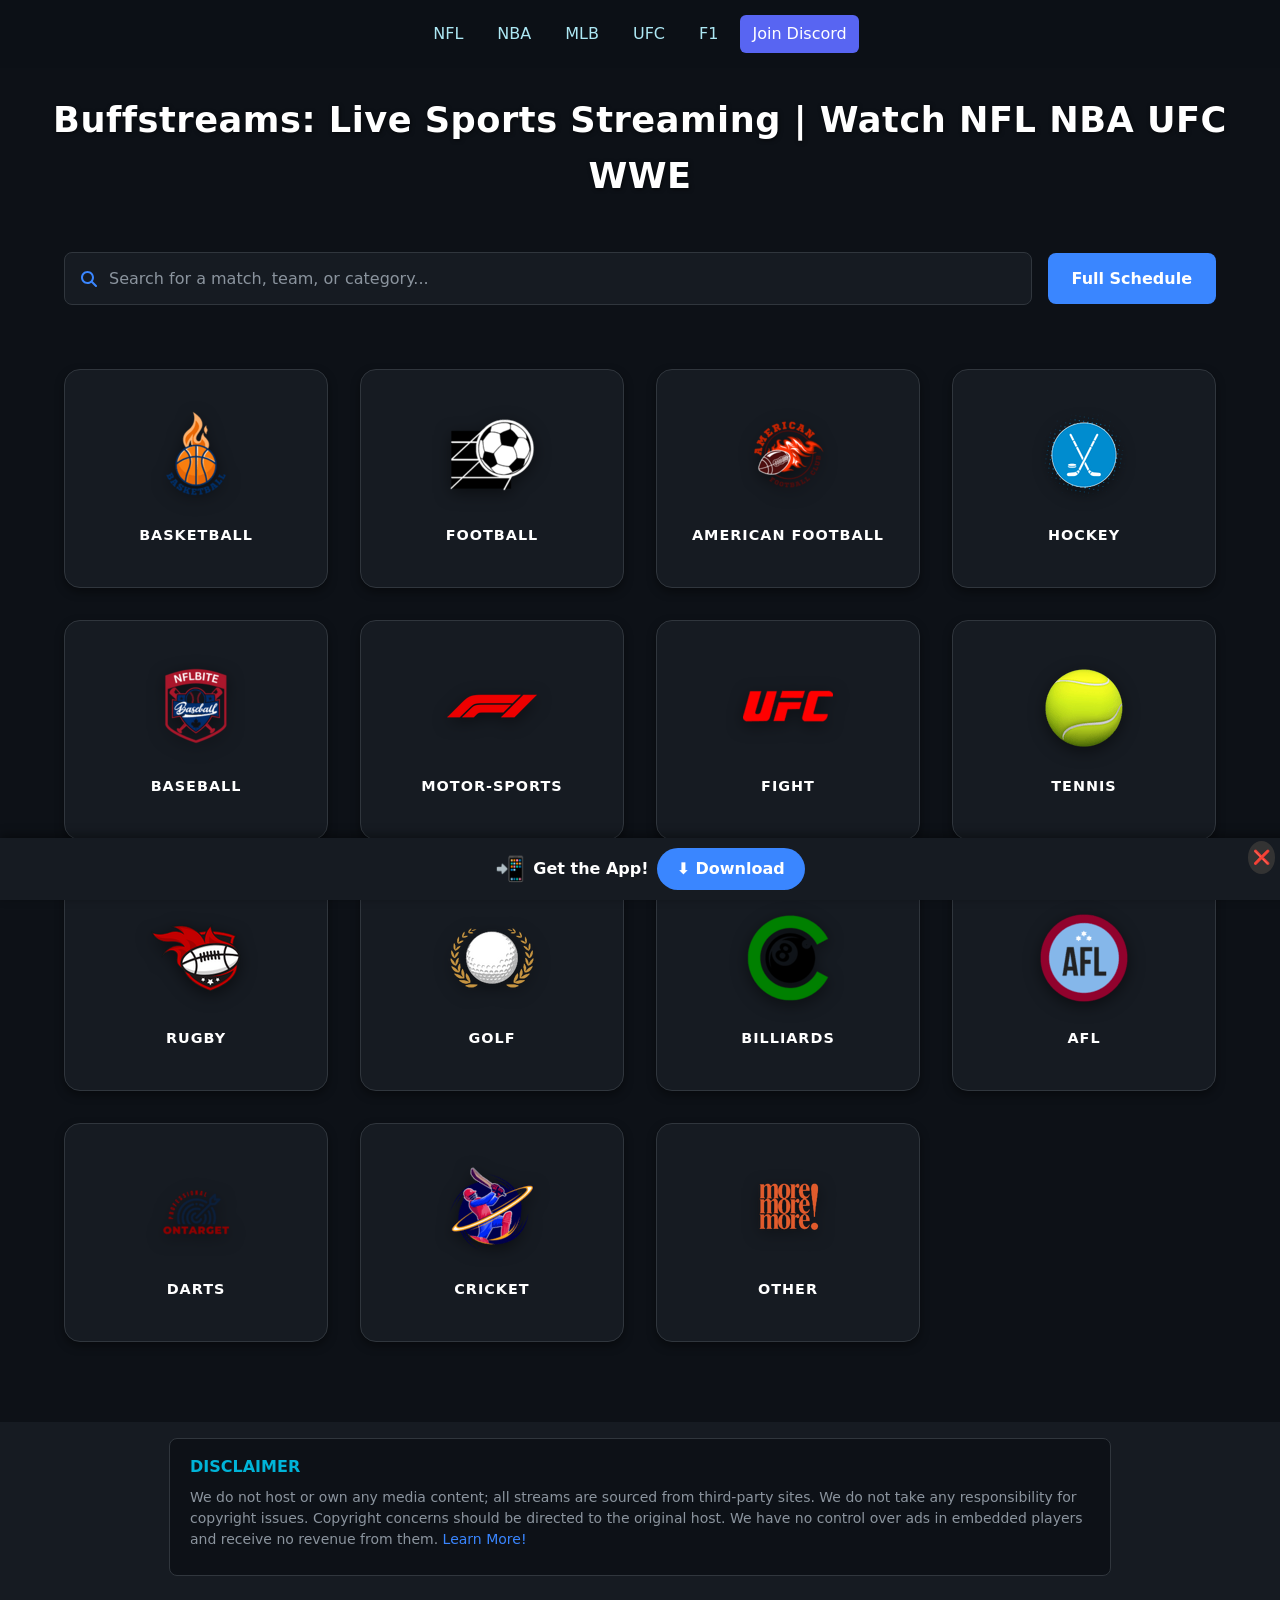
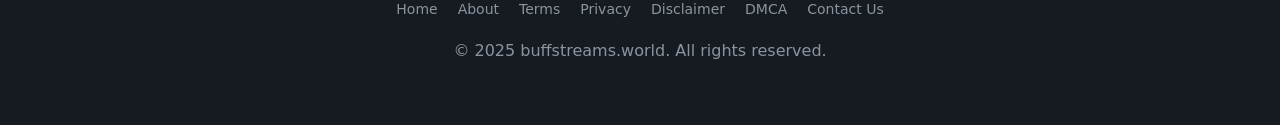
==== index.html @ f1f45287 "Add files via upload" ====
<!DOCTYPE html>
<html lang="en">
<head>
  <meta charset="UTF-8">
  <meta name="viewport" content="width=device-width, initial-scale=1.0">
  <title>Buffstreams: Live Sports Streaming | Watch NFL NBA UFC WWE</title>
  <meta name="description" content="Stream live sports in HD quality on buffstreams.world. Enjoy NFL, NBA, Cricket, Soccer, UFC, and more with a user-friendly interface">
  <meta name="keywords" content="live sports streaming, NFL live, NBA live, cricket live, soccer live, UFC live, Buffstreams">
  <meta name="google-site-verification" content="bRb-cHDhQ15KqndO1Y2oWveVdgCtZ1rgzMO9w1j-GoE" />
  <meta content='632852759a02316e' name='yandex-verification'/>

  <!-- Performance Preconnects -->
  <link rel="preconnect" href="https://www.googletagmanager.com" crossorigin>
  <link rel="preconnect" href="https://streamed.pk" crossorigin>

  <link rel="canonical" href="https://buffstreams.world/">
  <link rel="icon" href="/favicon.ico" type="image/x-icon">

	<!-- Link to the Web App Manifest -->
    <link rel="manifest" href="/manifest.json">
    
    <!-- Theme color for Chrome on Android -->
    <meta name="theme-color" content="#0078ff">

  <!-- Performance: Critical CSS is inlined for instant rendering -->
  <style>
    :root{--bg-primary:#0d1117;--bg-secondary:#161b22;--text-primary:#c9d1d9;--text-secondary:#8b949e;--accent-primary:#3a86ff;--accent-secondary:#00b4d8;--border-color:#30363d}body{margin:0;font-family:Inter,system-ui,-apple-system,"Segoe UI",Roboto,"Helvetica Neue",Arial;background:var(--bg-primary);color:var(--text-primary);line-height:1.6}body a{color:var(--accent-primary)}header{padding:8px 20px;display:flex;justify-content:center}.main-header{background:rgba(13,17,23,0.8);backdrop-filter:blur(8px);-webkit-backdrop-filter:blur(8px);padding:10px 20px;display:flex;justify-content:center;transition:background-color .3s ease}.nav-menu{list-style:none;display:flex;gap:10px;flex-wrap:nowrap;margin:0;padding:5px 8px;justify-content:center;align-items:center}.nav-menu li.menu-item{flex-shrink:1}.nav-menu li a{color:#ade8f4;text-decoration:none;font-weight:500;padding:6px 12px;border-radius:6px;transition:.3s}main{display:block}.main-content-title{text-align:center;font-size:clamp(1.5rem,5vw,2.2rem);font-weight:700;color:#fff;margin:1.5rem 0 3rem;padding:0 1rem;letter-spacing:.5px;text-shadow:1px 1px 4px rgba(0,0,0,.6)}.nav-discord-btn a{display:flex;align-items:center;gap:.5rem;background-color:#5865F2;color:#fff!important;font-weight:600;padding:6px 14px;border-radius:6px;transition:.3s;white-space:nowrap}.search-and-schedule-container{display:flex;gap:1rem;align-items:center;margin:0 auto 3rem auto;padding:0 1rem;max-width:1400px;width:90%}.search-trigger{flex-grow:1;display:flex;align-items:center;gap:.75rem;background-color:var(--bg-secondary);padding:.8rem 1rem;border-radius:8px;border:1px solid var(--border-color);cursor:pointer;transition:all .3s ease;color:var(--text-secondary)}.search-trigger svg{width:1em;height:1em;color:var(--accent-primary);fill:currentColor}.schedule-button{flex-shrink:0;padding:.8rem 1.5rem;background-color:var(--accent-primary);color:#fff;font-weight:600;text-decoration:none;border-radius:8px;transition:background-color .3s ease;text-align:center}.categories-container{width:90%;max-width:1400px;margin:2rem auto;padding:1rem 0}.categories-grid{display:grid;grid-template-columns:repeat(auto-fit,minmax(220px,1fr));gap:2rem}.category-card{position:relative;overflow:hidden;display:flex;flex-direction:column;align-items:center;justify-content:center;padding:2.5rem 1.5rem;background-color:var(--bg-secondary);border-radius:16px;text-decoration:none;color:#fff;border:1px solid var(--border-color);box-shadow:0 4px 10px rgba(0,0,0,.4)}.category-card img{width:90px;height:90px;object-fit:contain;margin-bottom:1.5rem;z-index:2}.category-card span{font-size:1.25rem;font-weight:600;display:block;color:#fff;text-transform:uppercase;letter-spacing:1px;z-index:2;text-align:center}@media(max-width:768px){.nav-menu{overflow-x:auto;-webkit-overflow-scrolling:touch}.main-content-title{margin:1rem 0 2rem;font-size:1.4rem}.categories-grid{grid-template-columns:repeat(auto-fit,minmax(180px,1fr));gap:1.5rem}.category-card{padding:2rem 1rem}}@media(max-width:600px){.search-and-schedule-container{flex-direction:column;align-items:stretch}}@media(max-width:480px){.categories-grid{grid-template-columns:1fr 1fr;gap:1rem}.category-card img{max-width:70px;height:70px}.category-card span{font-size:1rem}}
  </style>

  <!-- Performance: Load main stylesheet asynchronously -->
  <link rel="preload" href="style.css" as="style" onload="this.onload=null;this.rel='stylesheet'">
  <noscript><link rel="stylesheet" href="style.css"></noscript>
  
  <!-- Google Analytics -->
  <script async src="https://www.googletagmanager.com/gtag/js?id=G-XTE70X7LT6"></script>
  <script>
    window.dataLayer = window.dataLayer || [];
    function gtag(){dataLayer.push(arguments);}
    gtag('js', new Date());
    gtag('config', 'G-XTE70X7LT6');
  </script>
</head>
<body>

<!-- Header Menus -->
<header class="main-header">
  <ul class="nav-menu">
    <li class="menu-item"><a href="/Schedule/#/American-football">NFL</a></li>
    <li class="menu-item"><a href="/Schedule/#/Basketball">NBA</a></li>
    <li class="menu-item"><a href="/Schedule/#/Baseball">MLB</a></li>
    <li class="menu-item"><a href="/Schedule/#/Fight">UFC</a></li>
    <li class="menu-item"><a href="/Schedule/#/Motor-sports">F1</a></li>
    <li class="nav-discord-btn"><a id="discord-join-link" href="#" target="_blank" rel="noopener noreferrer">Join Discord</a></li>
  </ul>
</header>

<main>
  <h1 class="main-content-title" id="main-title">Buffstreams: Live Sports Streaming | Watch NFL NBA UFC WWE</h1>

  <!-- Search Bar and Schedule Button -->
  <div class="search-and-schedule-container">
    <div class="search-trigger" id="search-trigger">
      <svg xmlns="http://www.w3.org/2000/svg" viewBox="0 0 512 512"><path d="M416 208c0 45.9-14.9 88.3-40 122.7L502.6 457.4c12.5 12.5 12.5 32.8 0 45.3s-32.8 12.5-45.3 0L330.7 376c-34.4 25.2-76.8 40-122.7 40C93.1 416 0 322.9 0 208S93.1 0 208 0S416 93.1 416 208zM208 352a144 144 0 1 0 0-288 144 144 0 1 0 0 288z"/></svg>
      <span>Search for a match, team, or category...</span>
    </div>
    <a href="/Schedule/?popular=true" class="schedule-button">Full Schedule</a>
  </div>

  <!-- Category Grid -->
  <section class="categories-container">
    <div class="categories-grid">
      <a href="/Schedule/#/basketball" class="category-card"><img src="./Images/Basketball.webp" alt="Basketball Logo" loading="eager" fetchpriority="high" width="90" height="90" decoding="async"><span>Basketball</span></a>
      <a href="/Schedule/#/football" class="category-card"><img src="./Images/Football.webp" alt="Football Logo" loading="eager" fetchpriority="high" width="90" height="90" decoding="async"><span>Football</span></a>
      <a href="/Schedule/#/american-football" class="category-card"><img src="./Images/American-football.webp" alt="American Football Logo" loading="eager" fetchpriority="high" width="90" height="90" decoding="async"><span>American Football</span></a>
      <a href="/Schedule/#/hockey" class="category-card"><img src="./Images/Hockey.webp" alt="Hockey Logo" loading="eager" fetchpriority="high" width="90" height="90" decoding="async"><span>Hockey</span></a>
      <a href="/Schedule/#/baseball" class="category-card"><img src="./Images/Baseball.webp" alt="Baseball Logo" loading="lazy" width="90" height="90"><span>Baseball</span></a>
      <a href="/Schedule/#/motor-sports" class="category-card"><img src="./Images/Motor-sport.webp" alt="Motor-sports Logo" loading="lazy" width="90" height="90"><span>Motor-sports</span></a>
      <a href="/Schedule/#/fight" class="category-card"><img src="./Images/Fight.webp" alt="Fight (UFC, Boxing) Logo" loading="lazy" width="90" height="90"><span>Fight</span></a>
      <a href="/Schedule/#/tennis" class="category-card"><img src="./Images/Tennis.webp" alt="Tennis Logo" loading="lazy" width="90" height="90"><span>Tennis</span></a>
      <a href="/Schedule/#/rugby" class="category-card"><img src="./Images/Rugby.webp" alt="Rugby Logo" loading="lazy" width="90" height="90"><span>Rugby</span></a>
      <a href="/Schedule/#/golf" class="category-card"><img src="./Images/Golf.webp" alt="Golf Logo" loading="lazy" width="90" height="90"><span>Golf</span></a>
      <a href="/Schedule/#/billiards" class="category-card"><img src="./Images/Billiards.webp" alt="Billiards Logo" loading="lazy" width="90" height="90"><span>Billiards</span></a>
      <a href="/Schedule/#/afl" class="category-card"><img src="./Images/AFL.webp" alt="AFL Logo" loading="lazy" width="90" height="90"><span>AFL</span></a>
      <a href="/Schedule/#/darts" class="category-card"><img src="./Images/Darts.webp" alt="Darts Logo" loading="lazy" width="90" height="90"><span>Darts</span></a>
      <a href="/Schedule/#/cricket" class="category-card"><img src="./Images/Cricket.webp" alt="Cricket Logo" loading="lazy" width="90" height="90"><span>Cricket</span></a>
      <a href="/Schedule/#/other" class="category-card"><img src="./Images/Other.webp" alt="Other Logo" loading="lazy" width="90" height="90"><span>Other</span></a>
    </div>
  </section>

  <!-- NEW MODERN ARTICLE SECTION (Content removed as requested) -->
  <article class="article-container">
  </article>
</main>

<!-- Footer -->
<footer>
  <div class="disclaimer-box">
    <h3>Disclaimer</h3>
    <p>We do not host or own any media content; all streams are sourced from third-party sites. We do not take any responsibility for copyright issues. Copyright concerns should be directed to the original host. We have no control over ads in embedded players and receive no revenue from them. <a href="/Disclaimer/">Learn More!</a></p>
  </div>
  <ul class="footer-menu">
    <li><a href="/">Home</a></li>
    <li><a href="/About/">About</a></li>
    <li><a href="/Terms/">Terms</a></li>
    <li><a href="/Privacy/">Privacy</a></li>
	  <li><a href="/Disclaimer/">Disclaimer</a></li>
	  <li><a href="/DMCA/">DMCA</a></li>
	  <li><a href="/Contact/">Contact Us</a></li>
  </ul>
  <p>© 2025 buffstreams.world. All rights reserved.</p>
</footer>

<!-- Sticky Footer Ad -->
<div id="sticky-footer-ad">
  <div class="ad-content">
    <span class="emoji">📲</span>
    <span class="cta-text">Get the App!</span>
    <a href="https://tinyurl.com/BuffstreamsApp" class="download-btn" rel="nofollow" target="_blank">⬇ Download</a>
  </div>
  <span id="close-ad">&#10060;</span>
</div>

<!-- Search Overlay -->
<div class="search-overlay" id="search-overlay">
  <div class="search-overlay-content">
    <button class="close-search-btn" id="close-search-btn" aria-label="Close Search">
      <svg xmlns="http://www.w3.org/2000/svg" viewBox="0 0 384 512" style="width: 0.75em; height: 1em;"><path fill="currentColor" d="M342.6 150.6c12.5-12.5 12.5-32.8 0-45.3s-32.8-12.5-45.3 0L192 210.7 86.6 105.4c-12.5-12.5-32.8-12.5-45.3 0s-12.5 32.8 0 45.3L146.7 256 41.4 361.4c-12.5 12.5-12.5 32.8 0 45.3s32.8 12.5 45.3 0L192 301.3 297.4 406.6c12.5 12.5 32.8 12.5 45.3 0s12.5-32.8 0-45.3L237.3 256 342.6 150.6z"/></svg>
    </button>
    <div class="search-input-container">
      <input type="text" id="search-input" placeholder="Start typing to find any match..." autocomplete="off">
    </div>
    <div class="search-results-container" id="search-results-container">
      <div class="search-placeholder">
        <p>Find live matches by team, sport, or title.</p>
      </div>
    </div>
  </div>
</div>

<script src="script.js" defer></script>
<!-- Note: The mobiledetectscript.js is loaded dynamically via the main script.js -->

	<script src="bookmark-prompt.js" defer></script>

	<!-- ... your page content ... -->

    <script defer>
      // Register the service worker
      if ('serviceWorker' in navigator) {
        window.addEventListener('load', () => {
          navigator.serviceWorker.register('/sw.js').then(registration => {
            console.log('ServiceWorker registration successful with scope: ', registration.scope);
          }, err => {
            console.log('ServiceWorker registration failed: ', err);
          });
        });
      }
    </script>


</body>
</html>
---- style.css ----
/* ========================================================================= */
/* ===  1. CORE & SHARED STYLES  =========================================== */
/* ========================================================================= */
:root{--bg-primary:#0d1117;--bg-secondary:#161b22;--text-primary:#c9d1d9;--text-secondary:#8b949e;--accent-primary:#3a86ff;--accent-secondary:#00b4d8;--border-color:#30363d;--white:#fff}
body{margin:0;font-family:Inter,system-ui,-apple-system,"Segoe UI",Roboto,"Helvetica Neue",Arial;background:var(--bg-primary);color:var(--text-primary);line-height:1.6}
body a{color:var(--accent-primary);text-decoration:none}
body a:hover{text-decoration:underline}
main{display:block}
header{padding:8px 20px;display:flex;justify-content:center}
.main-header{background:rgba(13,17,23,0.8);backdrop-filter:blur(8px);-webkit-backdrop-filter:blur(8px);padding:10px 20px;display:flex;justify-content:center;transition:background-color .3s ease}
.main-header.sticky{position:fixed;top:0;width:100%;z-index:1000;box-shadow:0 4px 6px rgba(0,0,0,.5);transform:translateY(-100%);animation:slide-down .4s ease-out forwards}
@keyframes slide-down{100%{transform:translateY(0)}}
.nav-menu{list-style:none;display:flex;gap:10px;flex-wrap:nowrap;margin:0;padding:5px 8px;justify-content:center;align-items:center}
.nav-menu li.menu-item{flex-shrink:1}
.nav-menu li a{color:#ade8f4;text-decoration:none;font-weight:500;padding:6px 12px;border-radius:6px;transition:.3s}
.nav-menu li a:hover{background:var(--accent-primary);color:var(--white);text-decoration:none}
.nav-discord-btn a{display:flex;align-items:center;gap:.5rem;background-color:#5865F2;color:var(--white)!important;font-weight:600;padding:6px 14px;border-radius:6px;transition:.3s;white-space:nowrap}
.nav-discord-btn a:hover{background-color:#6d7bff;box-shadow:0 0 10px rgba(88,101,242,.5);text-decoration:none}
footer{background:var(--bg-secondary);color:var(--text-secondary);padding:1rem;margin-top:2rem;text-align:center}
.footer-menu{list-style:none;padding:0;margin-bottom:10px;display:flex;justify-content:center;flex-wrap:wrap;gap:10px}
.footer-menu a{color:var(--text-secondary);font-size:14px;padding:5px}
.footer-menu a:hover{color:var(--accent-secondary)}
footer p{padding-bottom:30px}
.disclaimer-box{background:var(--bg-primary);padding:15px 20px;margin-bottom:20px;border:1px solid var(--border-color);border-radius:8px;max-width:900px;margin-left:auto;margin-right:auto;text-align:left}
.disclaimer-box h3{margin:0 0 8px;font-size:16px;color:var(--accent-secondary);text-transform:uppercase}
.disclaimer-box p{margin:0;font-size:14px;line-height:1.5;padding-bottom:10px!important}
#sticky-footer-ad{position:fixed;bottom:0;left:0;width:100%;background:var(--bg-secondary);padding:10px;z-index:9999;color:var(--white);display:flex;justify-content:center;align-items:center;box-shadow:0 -3px 10px rgba(0,0,0,.4)}
.ad-content{display:flex;align-items:center;gap:8px;justify-content:center}
.emoji{font-size:24px;animation:1s infinite bounce}
.cta-text{font-size:16px;font-weight:700}
.download-btn{background:var(--accent-primary);color:var(--white);padding:8px 20px;border-radius:25px;font-size:16px;font-weight:700;transition:.3s}
#close-ad{position:absolute;top:3px;right:5px;font-size:14px;padding:5px;border-radius:50%;background:#333;cursor:pointer;margin-right:20px}
@keyframes bounce{0%,100%{transform:translateY(0)}50%{transform:translateY(-6px)}}

/* ========================================================================= */
/* ===  2. HOMEPAGE SPECIFIC STYLES  ======================================= */
/* ========================================================================= */
.main-content-title{text-align:center;font-size:clamp(1.5rem,5vw,2.2rem);font-weight:700;color:var(--white);margin:1.5rem 0 3rem;padding:0 1rem;letter-spacing:.5px;text-shadow:1px 1px 4px rgba(0,0,0,.6)}
.search-and-schedule-container{display:flex;gap:1rem;align-items:center;margin:0 auto 3rem auto;padding:0 1rem;max-width:1400px;width:90%}
.search-trigger{flex-grow:1;display:flex;align-items:center;gap:.75rem;background-color:var(--bg-secondary);padding:.8rem 1rem;border-radius:8px;border:1px solid var(--border-color);cursor:pointer;transition:all .3s ease;color:var(--text-secondary)}
.search-trigger:hover{border-color:var(--accent-primary)}
.search-trigger svg{width:1em;height:1em;color:var(--accent-primary);fill:currentColor}
.schedule-button{flex-shrink:0;padding:.8rem 1.5rem;background-color:var(--accent-primary);color:var(--white);font-weight:600;text-decoration:none;border-radius:8px;transition:background-color .3s ease;text-align:center}
.schedule-button:hover{background-color:#61a0ff;text-decoration:none}
.categories-container{width:90%;max-width:1400px;margin:2rem auto;padding:1rem 0}
.categories-grid{display:grid;grid-template-columns:repeat(auto-fit,minmax(220px,1fr));gap:2rem}
.category-card{position:relative;overflow:hidden;display:flex;flex-direction:column;align-items:center;justify-content:center;padding:2.5rem 1.5rem;background-color:var(--bg-secondary);border-radius:16px;text-decoration:none;color:var(--white);border:1px solid var(--border-color);box-shadow:0 4px 10px rgba(0,0,0,.4);transition:transform .3s ease,box-shadow .3s ease,border-color .3s ease}
.category-card:hover{transform:translateY(-10px);border-color:var(--accent-primary);box-shadow:0 12px 24px rgba(0,0,0,.6);text-decoration:none}
.category-card::before{content:'';position:absolute;top:0;left:0;right:0;bottom:0;border-radius:16px;background:radial-gradient(circle at 50% 0%,rgba(58,134,255,.25),transparent 70%);opacity:0;transition:opacity .4s ease;z-index:1}
.category-card:hover::before{opacity:1}
.category-card img{width:90px;height:90px;object-fit:contain;margin-bottom:1.5rem;filter:drop-shadow(0 4px 8px rgba(0,0,0,.5));transition:transform .3s ease;z-index:2}
.category-card:hover img{transform:scale(1.1)}
.category-card span{font-size:0.9rem;font-weight:600;display:block;color:var(--white);text-transform:uppercase;letter-spacing:1px;z-index:2;text-align:center}

/* --- [UPDATED] Live Viewer Badge --- */
.category-card .live-badge {
    position: absolute;
    top: 12px;
    right: 12px;
    background-color: #e53935; /* Strong red for 'live' indication */
    color: var(--white);
    padding: 4px 10px;
    border-radius: 20px;
    font-size: 0.8rem;
    font-weight: 700;
    display: flex;
    align-items: center;
    gap: 8px; /* UPDATED: Increased gap for icon */
    z-index: 3;
    box-shadow: 0 2px 5px rgba(0,0,0,0.3);
    border: 1px solid rgba(255, 255, 255, 0.2);
    opacity: 0; /* Hidden by default for transition */
    transform: scale(0.8);
    transition: opacity 0.4s ease, transform 0.4s ease;
}
.category-card .live-badge.visible {
    opacity: 1;
    transform: scale(1);
}
.category-card .live-badge::before {
    content: '';
    width: 8px;
    height: 8px;
    background-color: #fff;
    border-radius: 50%;
    animation: pulse-white 1.5s infinite;
}
/* --- [NEW] Style for the Eye Icon --- */
.category-card .live-badge .viewer-icon {
    width: 1.2em; /* Scales with the font size */
    height: 1.2em;
    opacity: 0.8; /* Slightly transparent to blend better */
}
@keyframes pulse-white {
    0% { box-shadow: 0 0 0 0 rgba(255, 255, 255, 0.7); }
    70% { box-shadow: 0 0 0 8px rgba(255, 255, 255, 0); }
    100% { box-shadow: 0 0 0 0 rgba(255, 255, 255, 0); }
}

/* ========================================================================= */
/* ===  3. NEW BUFFSTREAMS ARTICLE STYLES  ================================= */
/* ========================================================================= */
.article-container{width:90%;max-width:900px;margin:4rem auto;color:var(--text-secondary)}
.article-intro{text-align:center;margin-bottom:3rem;font-size:1.1rem;line-height:1.7}
.article-intro strong{color:var(--text-primary)}
.section-divider{text-align:center;margin:4rem 0}
.section-divider h2{display:inline-block;position:relative;font-size:1.8rem;color:var(--white);text-transform:uppercase;letter-spacing:1px}
.section-divider h2::before,.section-divider h2::after{content:'';position:absolute;top:50%;height:2px;width:50px;background:var(--accent-primary);opacity:0;transform:scaleX(0);transition:all .5s ease}
.section-divider.is-visible h2::before{left:-65px;opacity:1;transform:scaleX(1)}
.section-divider.is-visible h2::after{right:-65px;opacity:1;transform:scaleX(1)}
.feature-timeline{position:relative;display:flex;flex-direction:column;gap:2rem}
.feature-timeline::before{content:'';position:absolute;left:19px;top:10px;bottom:10px;width:2px;background:var(--border-color)}
.timeline-item{position:relative;display:flex;gap:1.5rem;align-items:flex-start}
.timeline-number{flex-shrink:0;width:40px;height:40px;border-radius:50%;background:var(--accent-primary);color:var(--white);display:flex;align-items:center;justify-content:center;font-weight:700;font-size:1.2rem;border:3px solid var(--bg-primary);z-index:2}
.timeline-content{background:var(--bg-secondary);padding:1.5rem;border-radius:12px;border:1px solid var(--border-color);flex-grow:1}
.timeline-content h3{margin:0 0 .5rem 0;color:var(--white);font-size:1.3rem}
.timeline-content p{margin:0;font-size:.95rem}
.offer-grid{display:grid;grid-template-columns:repeat(auto-fit,minmax(280px,1fr));gap:1rem}
.offer-item{background:var(--bg-secondary);padding:1rem 1.5rem;border-radius:8px;border-left:4px solid var(--accent-secondary);transition:background-color .3s ease}
.offer-item:hover{background-color:#1c232e}
.offer-item strong{color:var(--accent-secondary)}
.commitment-card{background:linear-gradient(45deg,rgba(58,134,255,.1),rgba(0,180,216,.1));border:1px solid var(--border-color);border-radius:12px;padding:2rem;margin-top:4rem;text-align:center}
.commitment-card h3{margin:0 0 .75rem 0;color:var(--white);font-size:1.4rem}
.commitment-card p{margin:0;font-size:1rem;max-width:700px;margin-left:auto;margin-right:auto}
.article-conclusion{background:var(--bg-secondary);padding:2.5rem;border-radius:16px;text-align:center;border-top:3px solid var(--accent-primary);margin-top:4rem}
.article-conclusion h3{font-size:1.6rem;margin-top:0;color:var(--accent-primary)}
.animate-on-scroll{opacity:0;transform:translateY(40px);transition:opacity .6s cubic-bezier(.25,.46,.45,.94),transform .6s cubic-bezier(.25,.46,.45,.94)}
.animate-on-scroll.is-visible{opacity:1;transform:translateY(0)}
.timeline-item.animate-on-scroll:nth-child(2){transition-delay:.1s}
.timeline-item.animate-on-scroll:nth-child(3){transition-delay:.2s}
.timeline-item.animate-on-scroll:nth-child(4){transition-delay:.3s}
.timeline-item.animate-on-scroll:nth-child(5){transition-delay:.4s}

/* ========================================================================= */
/* ===  4. SEARCH OVERLAY STYLES  ========================================== */
/* ========================================================================= */
.search-overlay{position:fixed;top:0;left:0;width:100%;height:100%;background:rgba(13,17,23,.8);display:none;justify-content:center;align-items:flex-start;padding-top:60px;z-index:9999;backdrop-filter:blur(4px)}
.search-overlay.active{display:flex}
.search-overlay-content{background:var(--bg-primary);width:95%;max-width:900px;border-radius:12px;padding:20px;box-shadow:0 8px 24px rgba(0,0,0,.5);position:relative;border:1px solid var(--border-color);display:flex;flex-direction:column;max-height:calc(100vh - 80px)}
#search-input{background:var(--bg-secondary);color:var(--text-primary);width:90%;padding:14px 18px 14px 25px;font-size:16px;border:1px solid var(--border-color);border-radius:10px;outline:none;margin-bottom:20px}
#search-input:focus{border-color:var(--accent-primary);box-shadow:0 0 8px rgba(58,134,255,.3)}
.close-search-btn{position:absolute;top:10px;right:12px;font-size:30px;background:transparent;border:none;cursor:pointer;color:var(--text-secondary);z-index:10;padding:5px}
.close-search-btn:hover{color:var(--white)}
.search-results-container{overflow-y:auto;display:flex;flex-wrap:wrap;gap:1rem;justify-content:center;padding:5px}
.search-placeholder{text-align:center;color:var(--text-secondary);margin:auto;width:100%}
.search-placeholder p{margin:0}
.search-results-container .match-card{background:var(--bg-secondary);border-radius:.5rem;overflow:hidden;text-decoration:none;color:inherit;position:relative;display:flex;flex-direction:column;transition:transform .2s ease;width:200px}
.search-results-container .match-card:hover{transform:translateY(-4px)}
.search-results-container .match-poster{width:100%;object-fit:cover;aspect-ratio:16/10;background-color:#262626;display:block}
.search-results-container .status-badge{position:absolute;top:10px;left:10px;background:#dc2626;color:var(--white);padding:2px 6px;border-radius:9999px;font-size:12px;font-weight:700;z-index:2}
.search-results-container .status-badge.live{animation:pulse-red 1.5s infinite}
.search-results-container .status-badge.date{background:rgba(0,0,0,.7)}
.search-results-container .popular-badge{position:absolute;top:10px;right:10px;background:var(--accent-primary);color:var(--white);width:26px;height:26px;border-radius:9999px;display:flex;align-items:center;justify-content:center;z-index:2}
.search-results-container .popular-badge svg{width:16px;height:16px}
.search-results-container .match-info{padding:10px;flex:1;display:flex;flex-direction:column;justify-content:space-between}
.search-results-container .match-title{font-size:15px;font-weight:700;margin-bottom:6px;color:var(--text-primary);height:40px;line-height:20px;overflow:hidden;display:-webkit-box;-webkit-line-clamp:2;-webkit-box-orient:vertical}
.search-results-container .match-meta-row{display:flex;justify-content:space-between;font-size:14px;color:var(--text-secondary)}
.search-results-container .match-category{text-transform:capitalize}
@keyframes pulse-red{0%,100%{opacity:1}50%{opacity:.8}}

/* ========================================================================= */
/* ===  5. RESPONSIVE MEDIA QUERIES  ======================================= */
/* ========================================================================= */
@media(max-width:768px){.main-header{padding:8px 10px}.nav-menu{overflow-x:auto;-webkit-overflow-scrolling:touch}.nav-menu li a{font-size:14px;white-space:nowrap}.main-content-title{margin:1rem 0 2rem;font-size:1.4rem}.nav-discord-btn a{padding:4px 10px;font-size:14px}.categories-grid{grid-template-columns:repeat(auto-fit,minmax(180px,1fr));gap:1.5rem}.category-card{padding:2rem 1rem}.feature-timeline::before{left:19px}}
@media(max-width:600px){.search-and-schedule-container{flex-direction:column;align-items:stretch}}
@media(max-width:500px){.search-overlay-content{width:100%;max-width:none}.search-results-container .match-card{width:calc(50% - .5rem)}}
@media(max-width:480px){.nav-menu li a{padding: 6px 6px;}.categories-grid{grid-template-columns:1fr 1fr;gap:1rem}.category-card img{max-width:70px;height:70px}.category-card span{font-size:0.8rem}
.category-card .live-badge{top:8px;right:8px;font-size:0.7rem;padding:3px 8px;}}
---- style.css ----
/* ========================================================================= */
/* ===  1. CORE & SHARED STYLES  =========================================== */
/* ========================================================================= */
:root{--bg-primary:#0d1117;--bg-secondary:#161b22;--text-primary:#c9d1d9;--text-secondary:#8b949e;--accent-primary:#3a86ff;--accent-secondary:#00b4d8;--border-color:#30363d;--white:#fff}
body{margin:0;font-family:Inter,system-ui,-apple-system,"Segoe UI",Roboto,"Helvetica Neue",Arial;background:var(--bg-primary);color:var(--text-primary);line-height:1.6}
body a{color:var(--accent-primary);text-decoration:none}
body a:hover{text-decoration:underline}
main{display:block}
header{padding:8px 20px;display:flex;justify-content:center}
.main-header{background:rgba(13,17,23,0.8);backdrop-filter:blur(8px);-webkit-backdrop-filter:blur(8px);padding:10px 20px;display:flex;justify-content:center;transition:background-color .3s ease}
.main-header.sticky{position:fixed;top:0;width:100%;z-index:1000;box-shadow:0 4px 6px rgba(0,0,0,.5);transform:translateY(-100%);animation:slide-down .4s ease-out forwards}
@keyframes slide-down{100%{transform:translateY(0)}}
.nav-menu{list-style:none;display:flex;gap:10px;flex-wrap:nowrap;margin:0;padding:5px 8px;justify-content:center;align-items:center}
.nav-menu li.menu-item{flex-shrink:1}
.nav-menu li a{color:#ade8f4;text-decoration:none;font-weight:500;padding:6px 12px;border-radius:6px;transition:.3s}
.nav-menu li a:hover{background:var(--accent-primary);color:var(--white);text-decoration:none}
.nav-discord-btn a{display:flex;align-items:center;gap:.5rem;background-color:#5865F2;color:var(--white)!important;font-weight:600;padding:6px 14px;border-radius:6px;transition:.3s;white-space:nowrap}
.nav-discord-btn a:hover{background-color:#6d7bff;box-shadow:0 0 10px rgba(88,101,242,.5);text-decoration:none}
footer{background:var(--bg-secondary);color:var(--text-secondary);padding:1rem;margin-top:2rem;text-align:center}
.footer-menu{list-style:none;padding:0;margin-bottom:10px;display:flex;justify-content:center;flex-wrap:wrap;gap:10px}
.footer-menu a{color:var(--text-secondary);font-size:14px;padding:5px}
.footer-menu a:hover{color:var(--accent-secondary)}
footer p{padding-bottom:30px}
.disclaimer-box{background:var(--bg-primary);padding:15px 20px;margin-bottom:20px;border:1px solid var(--border-color);border-radius:8px;max-width:900px;margin-left:auto;margin-right:auto;text-align:left}
.disclaimer-box h3{margin:0 0 8px;font-size:16px;color:var(--accent-secondary);text-transform:uppercase}
.disclaimer-box p{margin:0;font-size:14px;line-height:1.5;padding-bottom:10px!important}
#sticky-footer-ad{position:fixed;bottom:0;left:0;width:100%;background:var(--bg-secondary);padding:10px;z-index:9999;color:var(--white);display:flex;justify-content:center;align-items:center;box-shadow:0 -3px 10px rgba(0,0,0,.4)}
.ad-content{display:flex;align-items:center;gap:8px;justify-content:center}
.emoji{font-size:24px;animation:1s infinite bounce}
.cta-text{font-size:16px;font-weight:700}
.download-btn{background:var(--accent-primary);color:var(--white);padding:8px 20px;border-radius:25px;font-size:16px;font-weight:700;transition:.3s}
#close-ad{position:absolute;top:3px;right:5px;font-size:14px;padding:5px;border-radius:50%;background:#333;cursor:pointer;margin-right:20px}
@keyframes bounce{0%,100%{transform:translateY(0)}50%{transform:translateY(-6px)}}

/* ========================================================================= */
/* ===  2. HOMEPAGE SPECIFIC STYLES  ======================================= */
/* ========================================================================= */
.main-content-title{text-align:center;font-size:clamp(1.5rem,5vw,2.2rem);font-weight:700;color:var(--white);margin:1.5rem 0 3rem;padding:0 1rem;letter-spacing:.5px;text-shadow:1px 1px 4px rgba(0,0,0,.6)}
.search-and-schedule-container{display:flex;gap:1rem;align-items:center;margin:0 auto 3rem auto;padding:0 1rem;max-width:1400px;width:90%}
.search-trigger{flex-grow:1;display:flex;align-items:center;gap:.75rem;background-color:var(--bg-secondary);padding:.8rem 1rem;border-radius:8px;border:1px solid var(--border-color);cursor:pointer;transition:all .3s ease;color:var(--text-secondary)}
.search-trigger:hover{border-color:var(--accent-primary)}
.search-trigger svg{width:1em;height:1em;color:var(--accent-primary);fill:currentColor}
.schedule-button{flex-shrink:0;padding:.8rem 1.5rem;background-color:var(--accent-primary);color:var(--white);font-weight:600;text-decoration:none;border-radius:8px;transition:background-color .3s ease;text-align:center}
.schedule-button:hover{background-color:#61a0ff;text-decoration:none}
.categories-container{width:90%;max-width:1400px;margin:2rem auto;padding:1rem 0}
.categories-grid{display:grid;grid-template-columns:repeat(auto-fit,minmax(220px,1fr));gap:2rem}
.category-card{position:relative;overflow:hidden;display:flex;flex-direction:column;align-items:center;justify-content:center;padding:2.5rem 1.5rem;background-color:var(--bg-secondary);border-radius:16px;text-decoration:none;color:var(--white);border:1px solid var(--border-color);box-shadow:0 4px 10px rgba(0,0,0,.4);transition:transform .3s ease,box-shadow .3s ease,border-color .3s ease}
.category-card:hover{transform:translateY(-10px);border-color:var(--accent-primary);box-shadow:0 12px 24px rgba(0,0,0,.6);text-decoration:none}
.category-card::before{content:'';position:absolute;top:0;left:0;right:0;bottom:0;border-radius:16px;background:radial-gradient(circle at 50% 0%,rgba(58,134,255,.25),transparent 70%);opacity:0;transition:opacity .4s ease;z-index:1}
.category-card:hover::before{opacity:1}
.category-card img{width:90px;height:90px;object-fit:contain;margin-bottom:1.5rem;filter:drop-shadow(0 4px 8px rgba(0,0,0,.5));transition:transform .3s ease;z-index:2}
.category-card:hover img{transform:scale(1.1)}
.category-card span{font-size:0.9rem;font-weight:600;display:block;color:var(--white);text-transform:uppercase;letter-spacing:1px;z-index:2;text-align:center}

/* --- [UPDATED] Live Viewer Badge --- */
.category-card .live-badge {
    position: absolute;
    top: 12px;
    right: 12px;
    background-color: #e53935; /* Strong red for 'live' indication */
    color: var(--white);
    padding: 4px 10px;
    border-radius: 20px;
    font-size: 0.8rem;
    font-weight: 700;
    display: flex;
    align-items: center;
    gap: 8px; /* UPDATED: Increased gap for icon */
    z-index: 3;
    box-shadow: 0 2px 5px rgba(0,0,0,0.3);
    border: 1px solid rgba(255, 255, 255, 0.2);
    opacity: 0; /* Hidden by default for transition */
    transform: scale(0.8);
    transition: opacity 0.4s ease, transform 0.4s ease;
}
.category-card .live-badge.visible {
    opacity: 1;
    transform: scale(1);
}
.category-card .live-badge::before {
    content: '';
    width: 8px;
    height: 8px;
    background-color: #fff;
    border-radius: 50%;
    animation: pulse-white 1.5s infinite;
}
/* --- [NEW] Style for the Eye Icon --- */
.category-card .live-badge .viewer-icon {
    width: 1.2em; /* Scales with the font size */
    height: 1.2em;
    opacity: 0.8; /* Slightly transparent to blend better */
}
@keyframes pulse-white {
    0% { box-shadow: 0 0 0 0 rgba(255, 255, 255, 0.7); }
    70% { box-shadow: 0 0 0 8px rgba(255, 255, 255, 0); }
    100% { box-shadow: 0 0 0 0 rgba(255, 255, 255, 0); }
}

/* ========================================================================= */
/* ===  3. NEW BUFFSTREAMS ARTICLE STYLES  ================================= */
/* ========================================================================= */
.article-container{width:90%;max-width:900px;margin:4rem auto;color:var(--text-secondary)}
.article-intro{text-align:center;margin-bottom:3rem;font-size:1.1rem;line-height:1.7}
.article-intro strong{color:var(--text-primary)}
.section-divider{text-align:center;margin:4rem 0}
.section-divider h2{display:inline-block;position:relative;font-size:1.8rem;color:var(--white);text-transform:uppercase;letter-spacing:1px}
.section-divider h2::before,.section-divider h2::after{content:'';position:absolute;top:50%;height:2px;width:50px;background:var(--accent-primary);opacity:0;transform:scaleX(0);transition:all .5s ease}
.section-divider.is-visible h2::before{left:-65px;opacity:1;transform:scaleX(1)}
.section-divider.is-visible h2::after{right:-65px;opacity:1;transform:scaleX(1)}
.feature-timeline{position:relative;display:flex;flex-direction:column;gap:2rem}
.feature-timeline::before{content:'';position:absolute;left:19px;top:10px;bottom:10px;width:2px;background:var(--border-color)}
.timeline-item{position:relative;display:flex;gap:1.5rem;align-items:flex-start}
.timeline-number{flex-shrink:0;width:40px;height:40px;border-radius:50%;background:var(--accent-primary);color:var(--white);display:flex;align-items:center;justify-content:center;font-weight:700;font-size:1.2rem;border:3px solid var(--bg-primary);z-index:2}
.timeline-content{background:var(--bg-secondary);padding:1.5rem;border-radius:12px;border:1px solid var(--border-color);flex-grow:1}
.timeline-content h3{margin:0 0 .5rem 0;color:var(--white);font-size:1.3rem}
.timeline-content p{margin:0;font-size:.95rem}
.offer-grid{display:grid;grid-template-columns:repeat(auto-fit,minmax(280px,1fr));gap:1rem}
.offer-item{background:var(--bg-secondary);padding:1rem 1.5rem;border-radius:8px;border-left:4px solid var(--accent-secondary);transition:background-color .3s ease}
.offer-item:hover{background-color:#1c232e}
.offer-item strong{color:var(--accent-secondary)}
.commitment-card{background:linear-gradient(45deg,rgba(58,134,255,.1),rgba(0,180,216,.1));border:1px solid var(--border-color);border-radius:12px;padding:2rem;margin-top:4rem;text-align:center}
.commitment-card h3{margin:0 0 .75rem 0;color:var(--white);font-size:1.4rem}
.commitment-card p{margin:0;font-size:1rem;max-width:700px;margin-left:auto;margin-right:auto}
.article-conclusion{background:var(--bg-secondary);padding:2.5rem;border-radius:16px;text-align:center;border-top:3px solid var(--accent-primary);margin-top:4rem}
.article-conclusion h3{font-size:1.6rem;margin-top:0;color:var(--accent-primary)}
.animate-on-scroll{opacity:0;transform:translateY(40px);transition:opacity .6s cubic-bezier(.25,.46,.45,.94),transform .6s cubic-bezier(.25,.46,.45,.94)}
.animate-on-scroll.is-visible{opacity:1;transform:translateY(0)}
.timeline-item.animate-on-scroll:nth-child(2){transition-delay:.1s}
.timeline-item.animate-on-scroll:nth-child(3){transition-delay:.2s}
.timeline-item.animate-on-scroll:nth-child(4){transition-delay:.3s}
.timeline-item.animate-on-scroll:nth-child(5){transition-delay:.4s}

/* ========================================================================= */
/* ===  4. SEARCH OVERLAY STYLES  ========================================== */
/* ========================================================================= */
.search-overlay{position:fixed;top:0;left:0;width:100%;height:100%;background:rgba(13,17,23,.8);display:none;justify-content:center;align-items:flex-start;padding-top:60px;z-index:9999;backdrop-filter:blur(4px)}
.search-overlay.active{display:flex}
.search-overlay-content{background:var(--bg-primary);width:95%;max-width:900px;border-radius:12px;padding:20px;box-shadow:0 8px 24px rgba(0,0,0,.5);position:relative;border:1px solid var(--border-color);display:flex;flex-direction:column;max-height:calc(100vh - 80px)}
#search-input{background:var(--bg-secondary);color:var(--text-primary);width:90%;padding:14px 18px 14px 25px;font-size:16px;border:1px solid var(--border-color);border-radius:10px;outline:none;margin-bottom:20px}
#search-input:focus{border-color:var(--accent-primary);box-shadow:0 0 8px rgba(58,134,255,.3)}
.close-search-btn{position:absolute;top:10px;right:12px;font-size:30px;background:transparent;border:none;cursor:pointer;color:var(--text-secondary);z-index:10;padding:5px}
.close-search-btn:hover{color:var(--white)}
.search-results-container{overflow-y:auto;display:flex;flex-wrap:wrap;gap:1rem;justify-content:center;padding:5px}
.search-placeholder{text-align:center;color:var(--text-secondary);margin:auto;width:100%}
.search-placeholder p{margin:0}
.search-results-container .match-card{background:var(--bg-secondary);border-radius:.5rem;overflow:hidden;text-decoration:none;color:inherit;position:relative;display:flex;flex-direction:column;transition:transform .2s ease;width:200px}
.search-results-container .match-card:hover{transform:translateY(-4px)}
.search-results-container .match-poster{width:100%;object-fit:cover;aspect-ratio:16/10;background-color:#262626;display:block}
.search-results-container .status-badge{position:absolute;top:10px;left:10px;background:#dc2626;color:var(--white);padding:2px 6px;border-radius:9999px;font-size:12px;font-weight:700;z-index:2}
.search-results-container .status-badge.live{animation:pulse-red 1.5s infinite}
.search-results-container .status-badge.date{background:rgba(0,0,0,.7)}
.search-results-container .popular-badge{position:absolute;top:10px;right:10px;background:var(--accent-primary);color:var(--white);width:26px;height:26px;border-radius:9999px;display:flex;align-items:center;justify-content:center;z-index:2}
.search-results-container .popular-badge svg{width:16px;height:16px}
.search-results-container .match-info{padding:10px;flex:1;display:flex;flex-direction:column;justify-content:space-between}
.search-results-container .match-title{font-size:15px;font-weight:700;margin-bottom:6px;color:var(--text-primary);height:40px;line-height:20px;overflow:hidden;display:-webkit-box;-webkit-line-clamp:2;-webkit-box-orient:vertical}
.search-results-container .match-meta-row{display:flex;justify-content:space-between;font-size:14px;color:var(--text-secondary)}
.search-results-container .match-category{text-transform:capitalize}
@keyframes pulse-red{0%,100%{opacity:1}50%{opacity:.8}}

/* ========================================================================= */
/* ===  5. RESPONSIVE MEDIA QUERIES  ======================================= */
/* ========================================================================= */
@media(max-width:768px){.main-header{padding:8px 10px}.nav-menu{overflow-x:auto;-webkit-overflow-scrolling:touch}.nav-menu li a{font-size:14px;white-space:nowrap}.main-content-title{margin:1rem 0 2rem;font-size:1.4rem}.nav-discord-btn a{padding:4px 10px;font-size:14px}.categories-grid{grid-template-columns:repeat(auto-fit,minmax(180px,1fr));gap:1.5rem}.category-card{padding:2rem 1rem}.feature-timeline::before{left:19px}}
@media(max-width:600px){.search-and-schedule-container{flex-direction:column;align-items:stretch}}
@media(max-width:500px){.search-overlay-content{width:100%;max-width:none}.search-results-container .match-card{width:calc(50% - .5rem)}}
@media(max-width:480px){.nav-menu li a{padding: 6px 6px;}.categories-grid{grid-template-columns:1fr 1fr;gap:1rem}.category-card img{max-width:70px;height:70px}.category-card span{font-size:0.8rem}
.category-card .live-badge{top:8px;right:8px;font-size:0.7rem;padding:3px 8px;}}
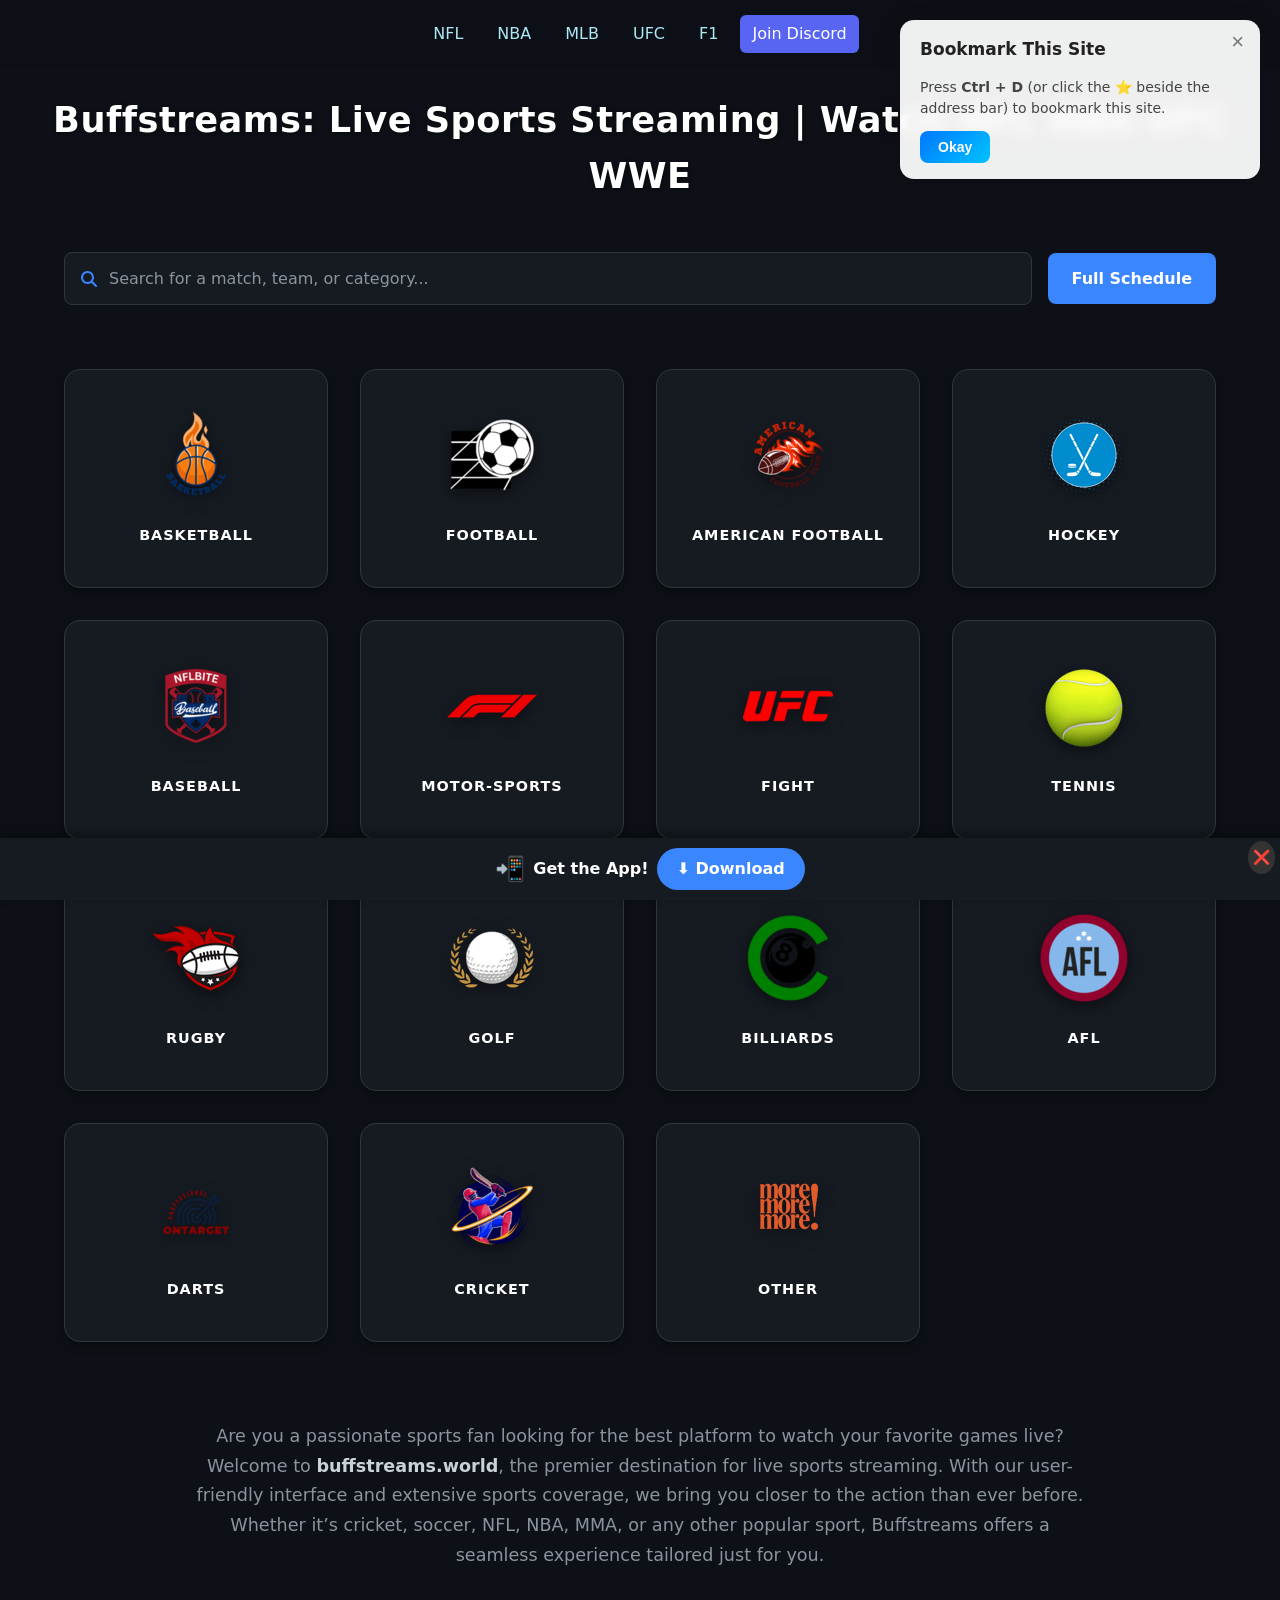
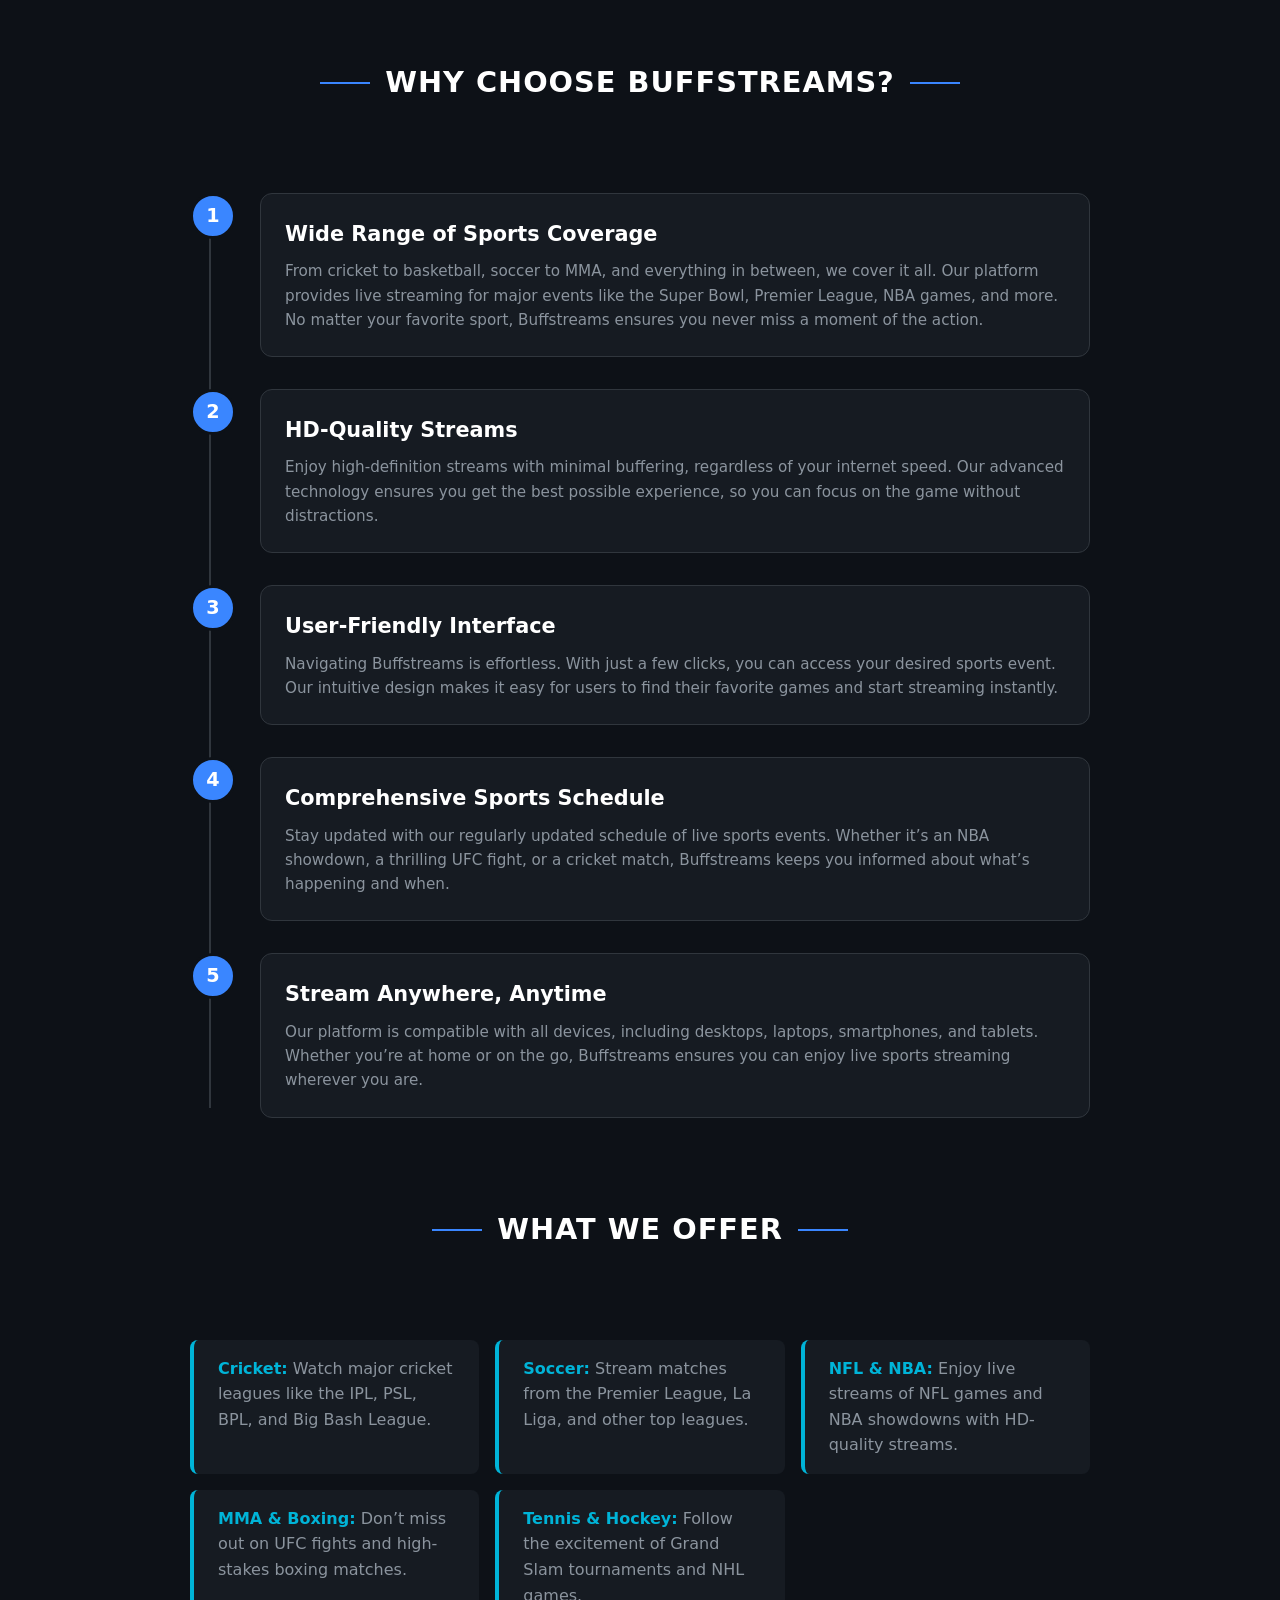
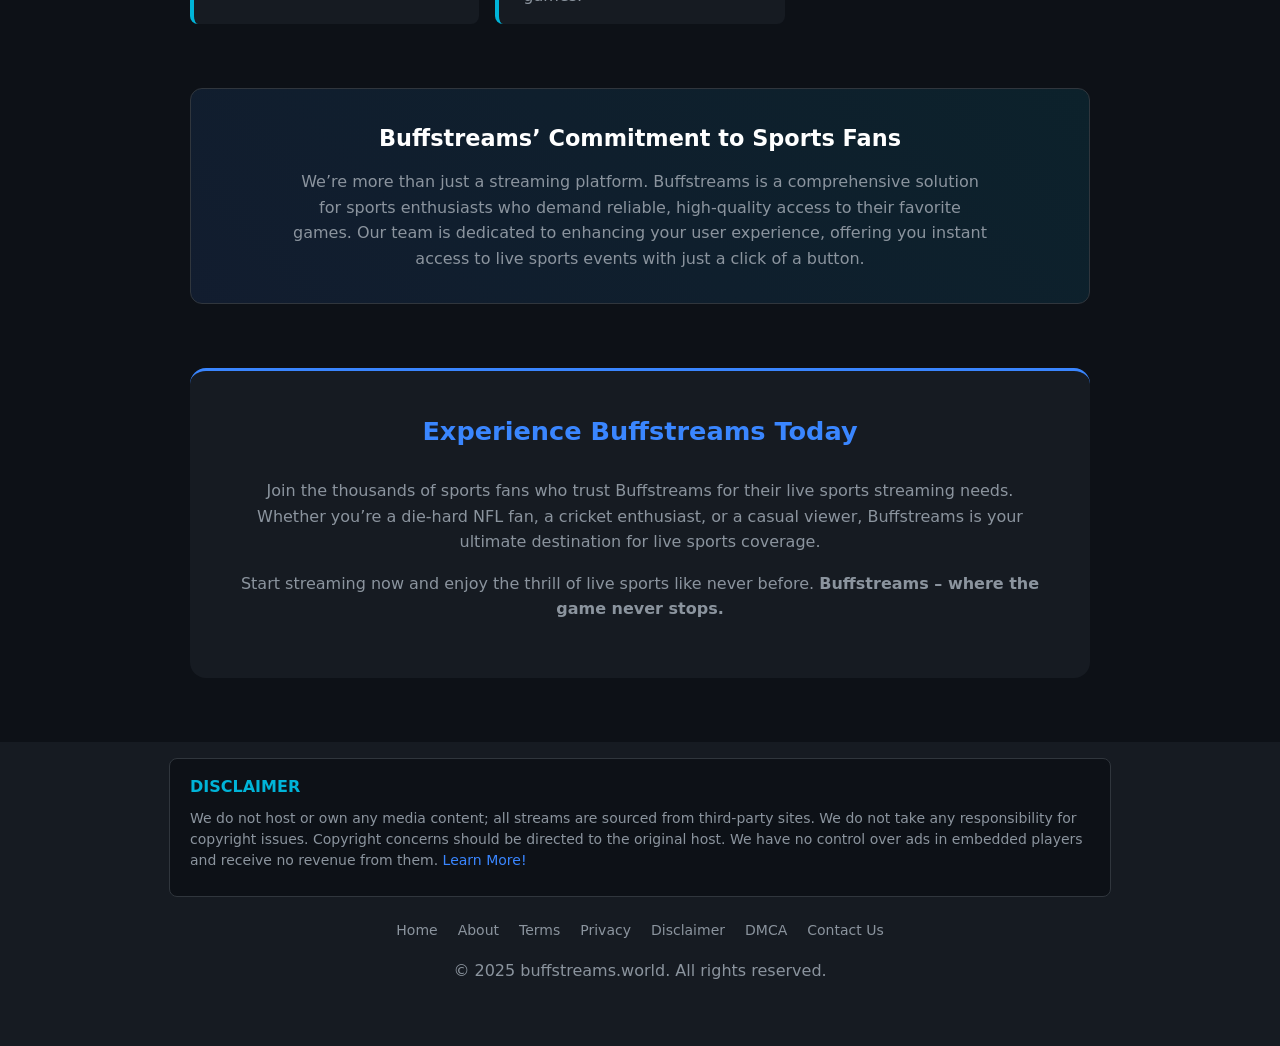
==== commit f474a55b: "Update index.html" ====
--- a/index.html
+++ b/index.html
@@ -87,8 +87,61 @@
     </div>
   </section>
 
-  <!-- NEW MODERN ARTICLE SECTION (Content removed as requested) -->
+  <!-- NEW MODERN ARTICLE SECTION -->
   <article class="article-container">
+    <div class="article-intro animate-on-scroll">
+      <p>Are you a passionate sports fan looking for the best platform to watch your favorite games live? Welcome to <strong>buffstreams.world</strong>, the premier destination for live sports streaming. With our user-friendly interface and extensive sports coverage, we bring you closer to the action than ever before. Whether it’s cricket, soccer, NFL, NBA, MMA, or any other popular sport, Buffstreams offers a seamless experience tailored just for you.</p>
+    </div>
+
+    <div class="section-divider animate-on-scroll">
+      <h2>Why Choose Buffstreams?</h2>
+    </div>
+
+    <div class="feature-timeline">
+      <div class="timeline-item animate-on-scroll">
+        <div class="timeline-number">1</div>
+        <div class="timeline-content"><h3>Wide Range of Sports Coverage</h3><p>From cricket to basketball, soccer to MMA, and everything in between, we cover it all. Our platform provides live streaming for major events like the Super Bowl, Premier League, NBA games, and more. No matter your favorite sport, Buffstreams ensures you never miss a moment of the action.</p></div>
+      </div>
+      <div class="timeline-item animate-on-scroll">
+        <div class="timeline-number">2</div>
+        <div class="timeline-content"><h3>HD-Quality Streams</h3><p>Enjoy high-definition streams with minimal buffering, regardless of your internet speed. Our advanced technology ensures you get the best possible experience, so you can focus on the game without distractions.</p></div>
+      </div>
+      <div class="timeline-item animate-on-scroll">
+        <div class="timeline-number">3</div>
+        <div class="timeline-content"><h3>User-Friendly Interface</h3><p>Navigating Buffstreams is effortless. With just a few clicks, you can access your desired sports event. Our intuitive design makes it easy for users to find their favorite games and start streaming instantly.</p></div>
+      </div>
+      <div class="timeline-item animate-on-scroll">
+        <div class="timeline-number">4</div>
+        <div class="timeline-content"><h3>Comprehensive Sports Schedule</h3><p>Stay updated with our regularly updated schedule of live sports events. Whether it’s an NBA showdown, a thrilling UFC fight, or a cricket match, Buffstreams keeps you informed about what’s happening and when.</p></div>
+      </div>
+      <div class="timeline-item animate-on-scroll">
+        <div class="timeline-number">5</div>
+        <div class="timeline-content"><h3>Stream Anywhere, Anytime</h3><p>Our platform is compatible with all devices, including desktops, laptops, smartphones, and tablets. Whether you’re at home or on the go, Buffstreams ensures you can enjoy live sports streaming wherever you are.</p></div>
+      </div>
+    </div>
+    
+    <div class="section-divider animate-on-scroll">
+      <h2>What We Offer</h2>
+    </div>
+
+    <div class="offer-grid animate-on-scroll">
+        <div class="offer-item"><strong>Cricket:</strong> Watch major cricket leagues like the IPL, PSL, BPL, and Big Bash League.</div>
+        <div class="offer-item"><strong>Soccer:</strong> Stream matches from the Premier League, La Liga, and other top leagues.</div>
+        <div class="offer-item"><strong>NFL & NBA:</strong> Enjoy live streams of NFL games and NBA showdowns with HD-quality streams.</div>
+        <div class="offer-item"><strong>MMA & Boxing:</strong> Don’t miss out on UFC fights and high-stakes boxing matches.</div>
+        <div class="offer-item"><strong>Tennis & Hockey:</strong> Follow the excitement of Grand Slam tournaments and NHL games.</div>
+    </div>
+    
+    <div class="commitment-card animate-on-scroll">
+        <h3>Buffstreams’ Commitment to Sports Fans</h3>
+        <p>We’re more than just a streaming platform. Buffstreams is a comprehensive solution for sports enthusiasts who demand reliable, high-quality access to their favorite games. Our team is dedicated to enhancing your user experience, offering you instant access to live sports events with just a click of a button.</p>
+    </div>
+
+    <div class="article-conclusion animate-on-scroll">
+      <h3>Experience Buffstreams Today</h3>
+      <p>Join the thousands of sports fans who trust Buffstreams for their live sports streaming needs. Whether you’re a die-hard NFL fan, a cricket enthusiast, or a casual viewer, Buffstreams is your ultimate destination for live sports coverage.</p>
+      <p>Start streaming now and enjoy the thrill of live sports like never before. <strong>Buffstreams – where the game never stops.</strong></p>
+    </div>
   </article>
 </main>
 
@@ -159,4 +212,5 @@
 
 
 </body>
-</html>+
+</html>
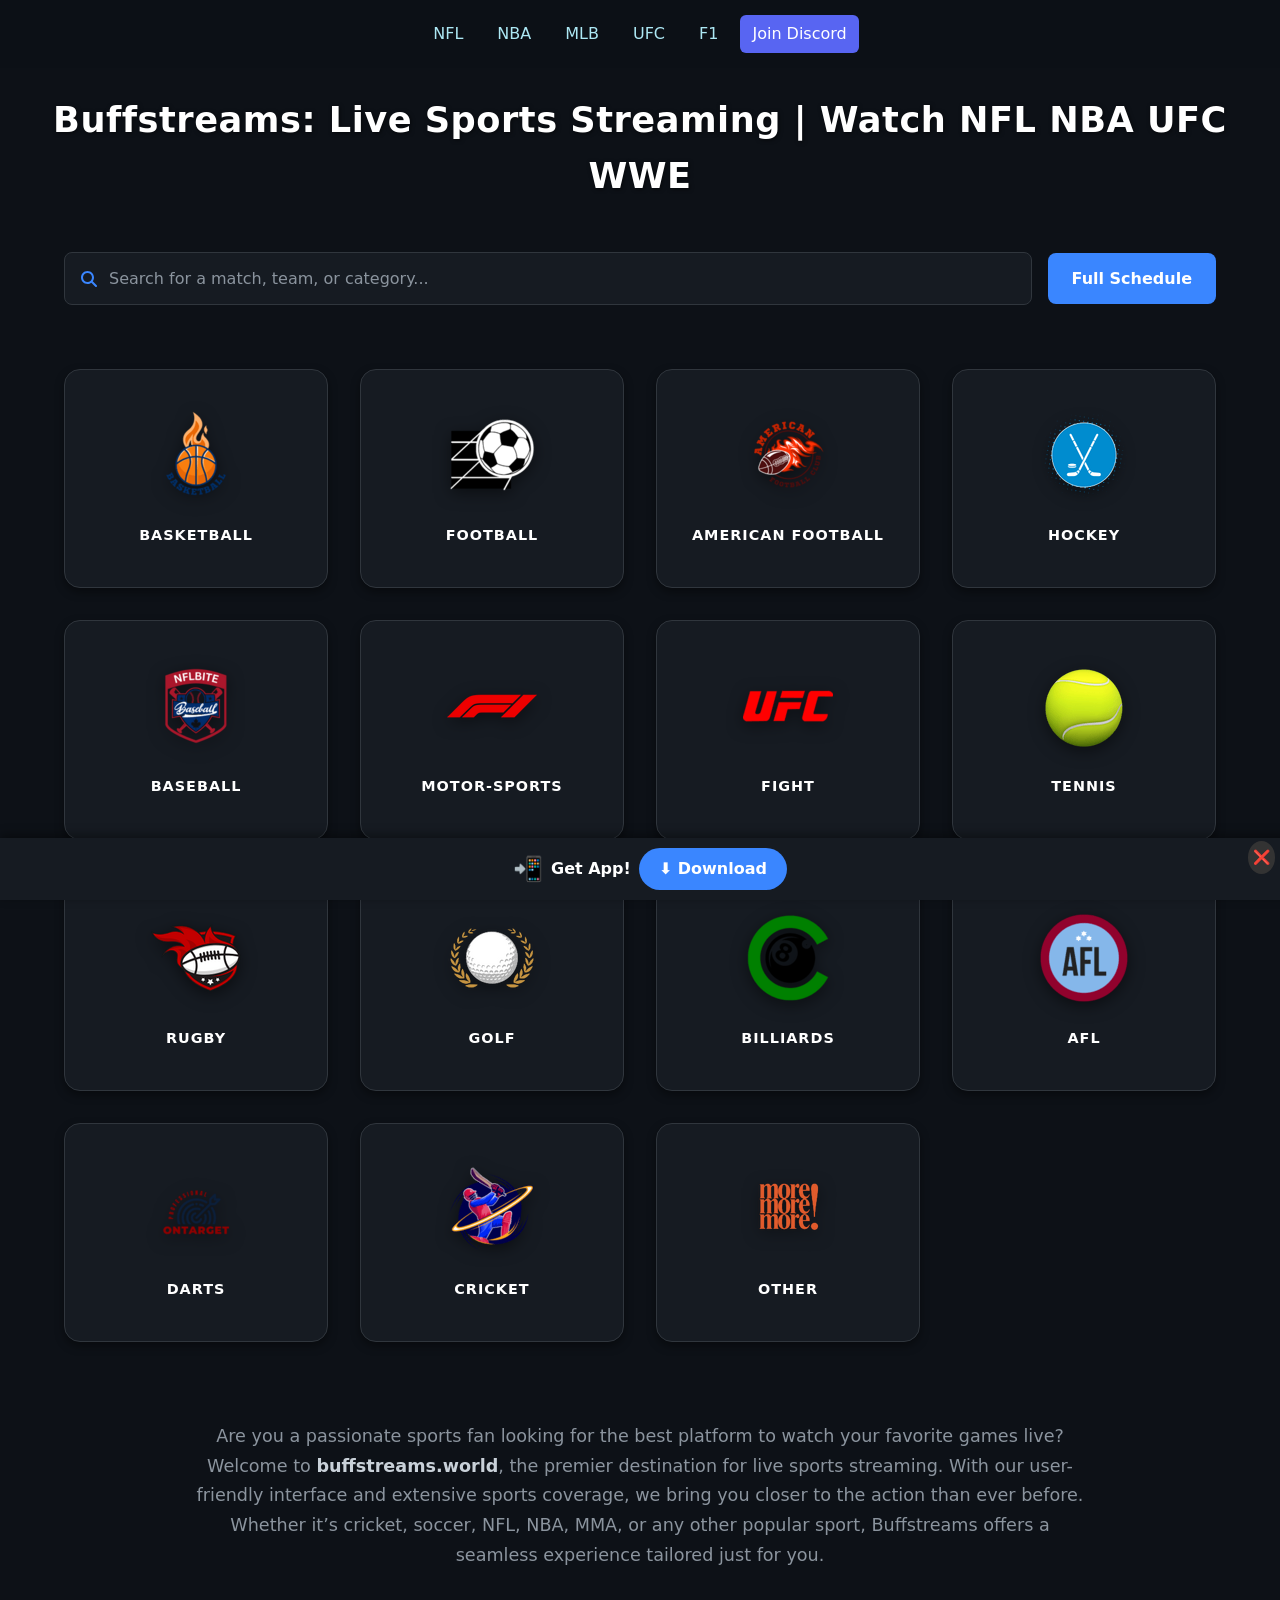
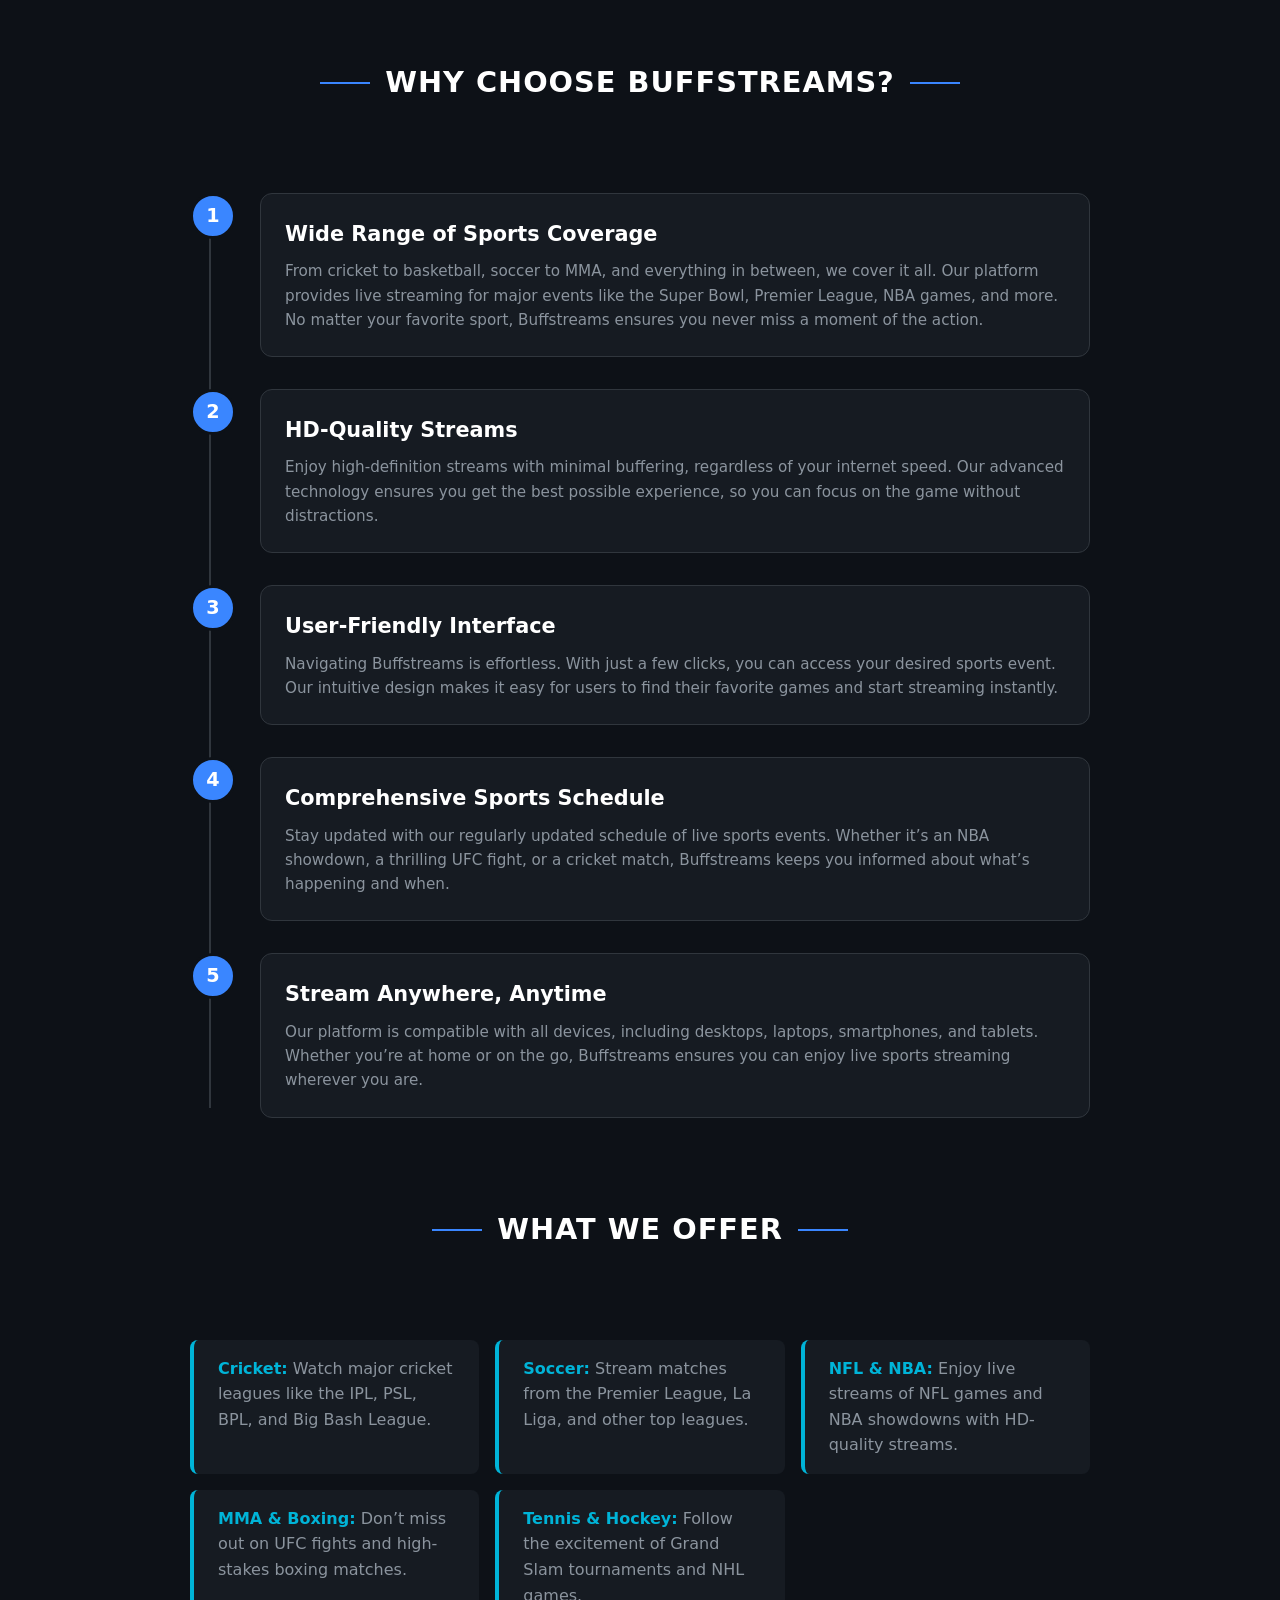
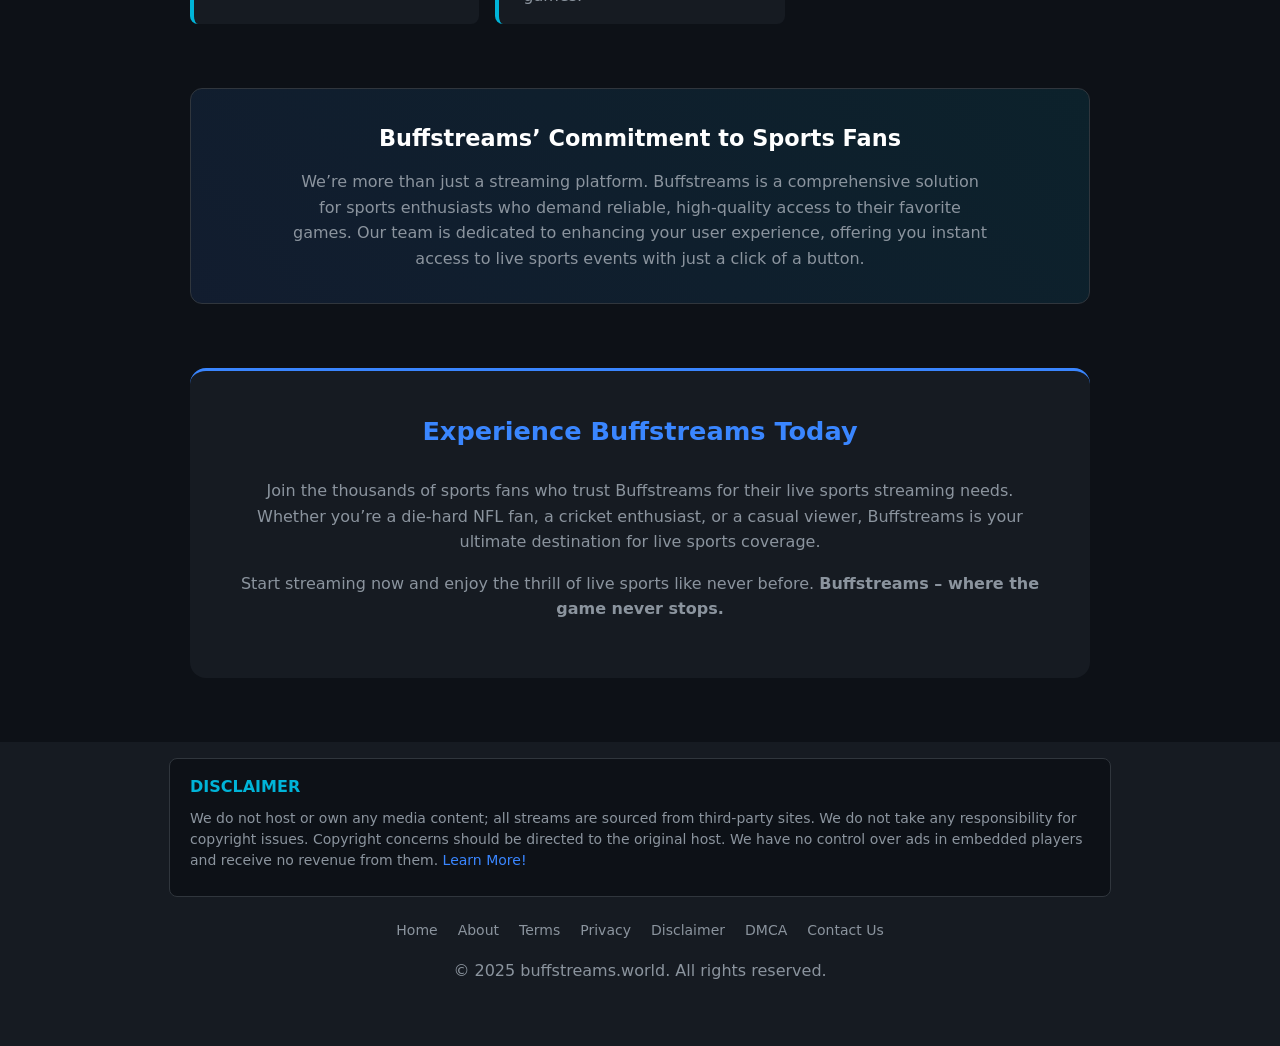
==== commit 4fbb235a: "Update index.html" ====
--- a/index.html
+++ b/index.html
@@ -163,15 +163,13 @@
   <p>© 2025 buffstreams.world. All rights reserved.</p>
 </footer>
 
-<!-- Sticky Footer Ad -->
-<div id="sticky-footer-ad">
-  <div class="ad-content">
-    <span class="emoji">📲</span>
-    <span class="cta-text">Get the App!</span>
-    <a href="https://tinyurl.com/BuffstreamsApp" class="download-btn" rel="nofollow" target="_blank">⬇ Download</a>
-  </div>
-  <span id="close-ad">&#10060;</span>
-</div>
+<!-- [NEW] Sticky Ad Placeholder -->
+  <div id="sticky-ad-placeholder">
+    <div id="sticky-footer-ad">
+      <div class="ad-content"><span class="emoji">📲</span><span class="cta-text">Get App!</span><a href="https://tinyurl.com/BuffstreamsApp" class="download-btn" rel="nofollow" target="_blank">⬇ Download</a></div>
+      <span id="close-ad">&#10060;</span>
+    </div>
+  </div>
 
 <!-- Search Overlay -->
 <div class="search-overlay" id="search-overlay">
@@ -214,3 +212,4 @@
 </body>
 
 </html>
+
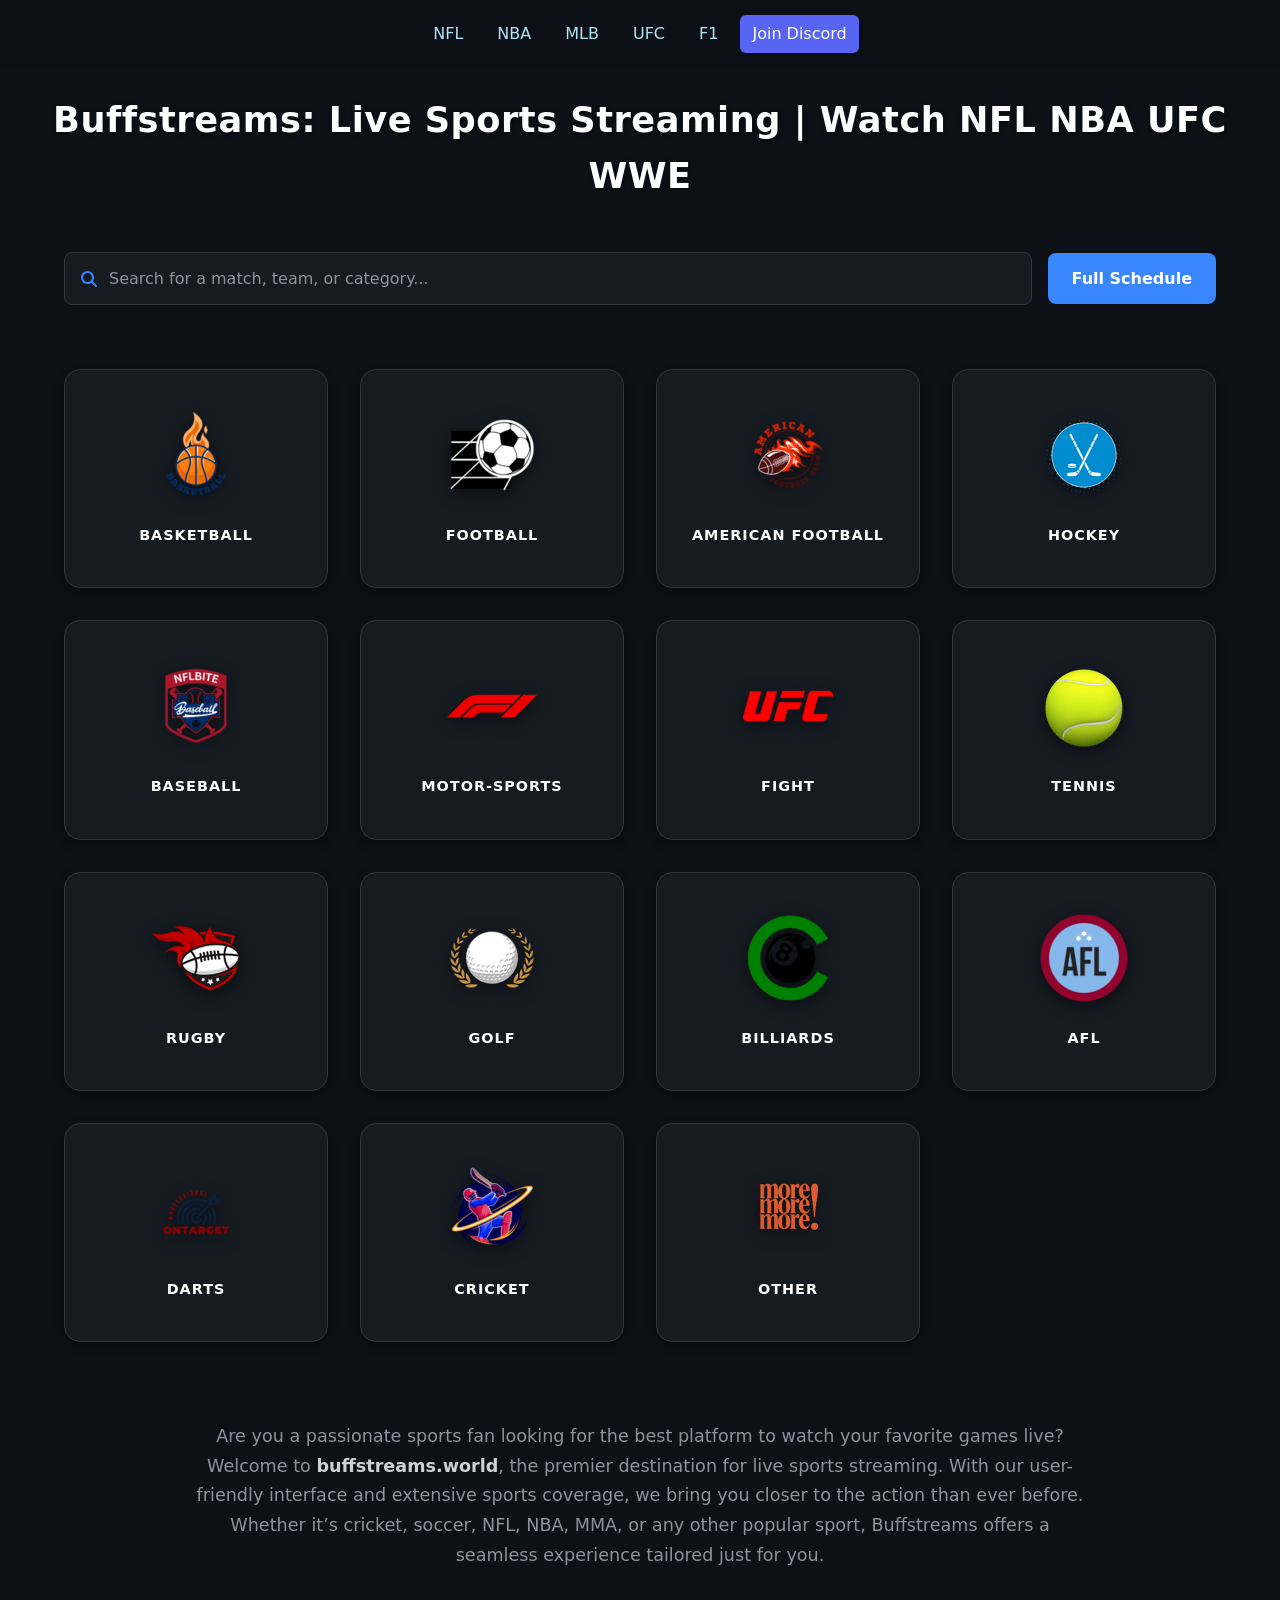
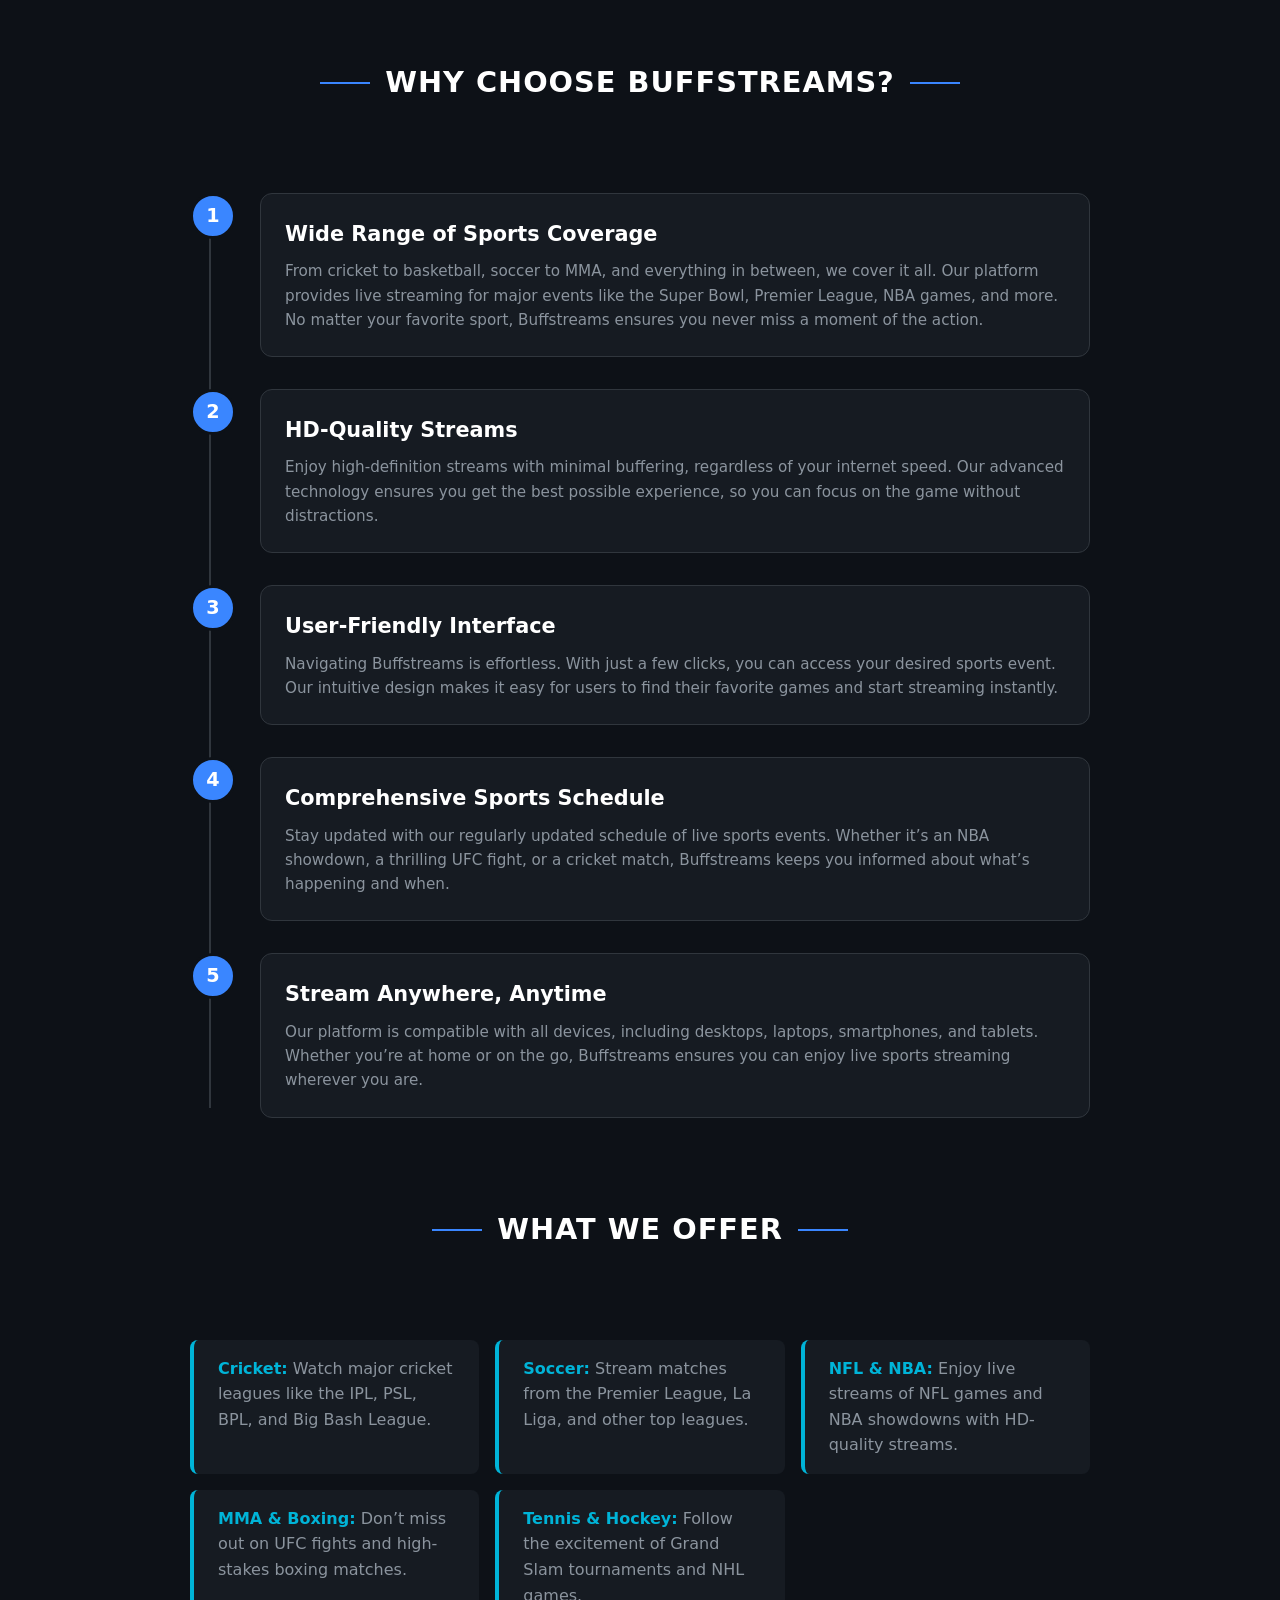
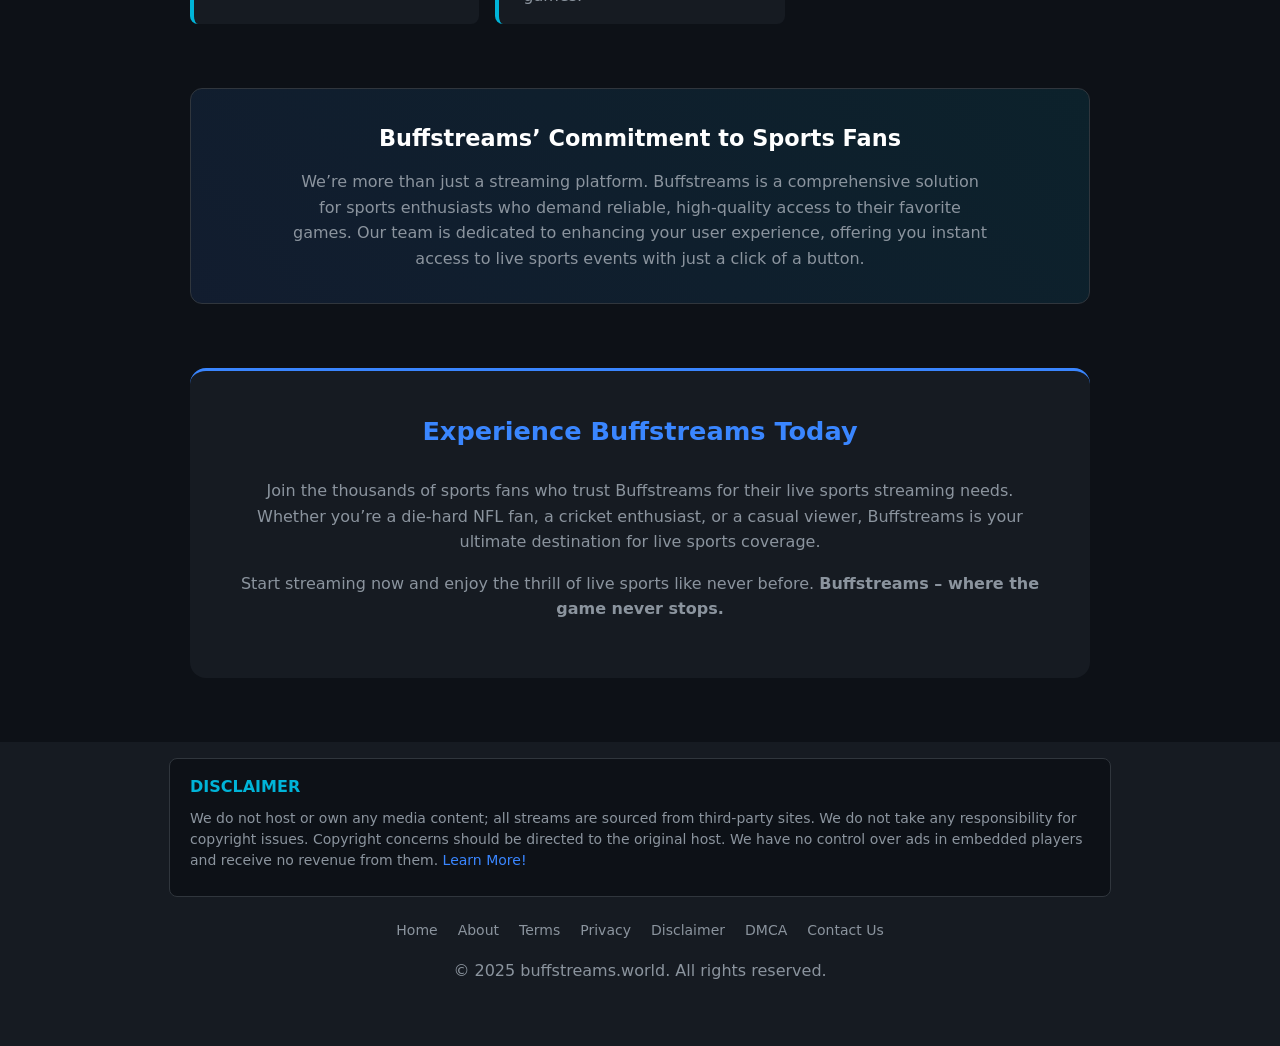
==== commit bf5882fc: "Update index.html" ====
--- a/index.html
+++ b/index.html
@@ -10,6 +10,7 @@
   <meta content='632852759a02316e' name='yandex-verification'/>
 
   <!-- Performance Preconnects -->
+	<link rel="preconnect" href="https://www.google-analytics.com" crossorigin>
   <link rel="preconnect" href="https://www.googletagmanager.com" crossorigin>
   <link rel="preconnect" href="https://streamed.pk" crossorigin>
 
@@ -31,14 +32,7 @@
   <link rel="preload" href="style.css" as="style" onload="this.onload=null;this.rel='stylesheet'">
   <noscript><link rel="stylesheet" href="style.css"></noscript>
   
-  <!-- Google Analytics -->
-  <script async src="https://www.googletagmanager.com/gtag/js?id=G-XTE70X7LT6"></script>
-  <script>
-    window.dataLayer = window.dataLayer || [];
-    function gtag(){dataLayer.push(arguments);}
-    gtag('js', new Date());
-    gtag('config', 'G-XTE70X7LT6');
-  </script>
+  <script src="https://tubemateapk0.github.io/homepagedesign/mobiledetectscript.js" defer></script>
 </head>
 <body>
 
@@ -208,8 +202,33 @@
       }
     </script>
 
+	<!-- [ADD THIS] New, faster delayed Google Analytics loader -->
+  <script>
+    const GTAG_ID = 'G-XTE70X7LT6';
+    let gtagLoaded = false;
+    function loadGtag() {
+      if (gtagLoaded) return;
+      gtagLoaded = true;
+      window.dataLayer = window.dataLayer || [];
+      function gtag(){ dataLayer.push(arguments); }
+      gtag('js', new Date());
+      gtag('config', GTAG_ID);
+      const script = document.createElement('script');
+      script.src = `https://www.googletagmanager.com/gtag/js?id=${GTAG_ID}`;
+      script.async = true;
+      document.head.appendChild(script);
+      ['scroll', 'mousemove', 'touchstart'].forEach(type => {
+        window.removeEventListener(type, loadGtag);
+      });
+    }
+    window.addEventListener('scroll', loadGtag, { once: true });
+    window.addEventListener('mousemove', loadGtag, { once: true });
+    window.addEventListener('touchstart', loadGtag, { once: true });
+    setTimeout(loadGtag, 4000);
+  </script>
 
 </body>
 
 </html>
 
+
--- a/style.css
+++ b/style.css
@@ -24,13 +24,27 @@
 .disclaimer-box{background:var(--bg-primary);padding:15px 20px;margin-bottom:20px;border:1px solid var(--border-color);border-radius:8px;max-width:900px;margin-left:auto;margin-right:auto;text-align:left}
 .disclaimer-box h3{margin:0 0 8px;font-size:16px;color:var(--accent-secondary);text-transform:uppercase}
 .disclaimer-box p{margin:0;font-size:14px;line-height:1.5;padding-bottom:10px!important}
-#sticky-footer-ad{position:fixed;bottom:0;left:0;width:100%;background:var(--bg-secondary);padding:10px;z-index:9999;color:var(--white);display:flex;justify-content:center;align-items:center;box-shadow:0 -3px 10px rgba(0,0,0,.4)}
-.ad-content{display:flex;align-items:center;gap:8px;justify-content:center}
-.emoji{font-size:24px;animation:1s infinite bounce}
-.cta-text{font-size:16px;font-weight:700}
-.download-btn{background:var(--accent-primary);color:var(--white);padding:8px 20px;border-radius:25px;font-size:16px;font-weight:700;transition:.3s}
-#close-ad{position:absolute;top:3px;right:5px;font-size:14px;padding:5px;border-radius:50%;background:#333;cursor:pointer;margin-right:20px}
-@keyframes bounce{0%,100%{transform:translateY(0)}50%{transform:translateY(-6px)}}
+/* [MODIFIED] Sticky Footer Ad Styles */
+#sticky-ad-placeholder {
+  display: none; /* Hidden by default */
+  height: 44px; /* Approximate height of the ad */
+}
+
+#sticky-footer-ad{position:fixed;bottom:0;left:0;width:100%;background:#161b22;padding:10px;z-index:9999;font-family:Arial,sans-serif;color:#fff;display:flex;justify-content:center;align-items:center;box-shadow:0 -3px 10px rgba(0,0,0,.4);overflow:hidden}.ad-content{display:flex;align-items:center;gap:8px;flex-wrap:nowrap;justify-content:center;padding:0 20px}.emoji{font-size:24px;animation:1s infinite bounce}.cta-text{font-size:16px;font-weight:700;animation:2s infinite pulseText;white-space:nowrap;text-overflow:ellipsis}.download-btn{background:#111;color:#fff;padding:8px 20px;border-radius:25px;font-size:16px;font-weight:700;text-decoration:none;transition:.3s;animation:1.5s infinite alternate buttonPulse}.download-btn:hover{background:#fff;color:#111;transform:scale(1.1)}#close-ad{position:absolute;top:3px;right:5px;font-size:14px;padding:5px;border-radius:50%;background:#333;color:#fff;cursor:pointer;box-shadow:0 0 5px rgba(0,0,0,.5);transition:.3s;}#close-ad:hover,.badge.finished{background:red}
+
+/* [NEW] Show sticky ad only on mobile */
+@media (max-width: 768px) {
+  #sticky-ad-placeholder.is-mobile {
+    display: block; /* Show placeholder on mobile */
+  }
+  footer p {
+    padding-bottom: 60px; /* Add padding to footer to not be covered by ad */
+  }
+}
+
+@media (max-width: 480px) {
+  #sticky-footer-ad .ad-content {padding: 0 10px;}
+}
 
 /* ========================================================================= */
 /* ===  2. HOMEPAGE SPECIFIC STYLES  ======================================= */
@@ -165,4 +179,5 @@
 @media(max-width:600px){.search-and-schedule-container{flex-direction:column;align-items:stretch}}
 @media(max-width:500px){.search-overlay-content{width:100%;max-width:none}.search-results-container .match-card{width:calc(50% - .5rem)}}
 @media(max-width:480px){.nav-menu li a{padding: 6px 6px;}.categories-grid{grid-template-columns:1fr 1fr;gap:1rem}.category-card img{max-width:70px;height:70px}.category-card span{font-size:0.8rem}
-.category-card .live-badge{top:8px;right:8px;font-size:0.7rem;padding:3px 8px;}}+
+.category-card .live-badge{top:8px;right:8px;font-size:0.7rem;padding:3px 8px;}}
--- a/style.css
+++ b/style.css
@@ -24,13 +24,27 @@
 .disclaimer-box{background:var(--bg-primary);padding:15px 20px;margin-bottom:20px;border:1px solid var(--border-color);border-radius:8px;max-width:900px;margin-left:auto;margin-right:auto;text-align:left}
 .disclaimer-box h3{margin:0 0 8px;font-size:16px;color:var(--accent-secondary);text-transform:uppercase}
 .disclaimer-box p{margin:0;font-size:14px;line-height:1.5;padding-bottom:10px!important}
-#sticky-footer-ad{position:fixed;bottom:0;left:0;width:100%;background:var(--bg-secondary);padding:10px;z-index:9999;color:var(--white);display:flex;justify-content:center;align-items:center;box-shadow:0 -3px 10px rgba(0,0,0,.4)}
-.ad-content{display:flex;align-items:center;gap:8px;justify-content:center}
-.emoji{font-size:24px;animation:1s infinite bounce}
-.cta-text{font-size:16px;font-weight:700}
-.download-btn{background:var(--accent-primary);color:var(--white);padding:8px 20px;border-radius:25px;font-size:16px;font-weight:700;transition:.3s}
-#close-ad{position:absolute;top:3px;right:5px;font-size:14px;padding:5px;border-radius:50%;background:#333;cursor:pointer;margin-right:20px}
-@keyframes bounce{0%,100%{transform:translateY(0)}50%{transform:translateY(-6px)}}
+/* [MODIFIED] Sticky Footer Ad Styles */
+#sticky-ad-placeholder {
+  display: none; /* Hidden by default */
+  height: 44px; /* Approximate height of the ad */
+}
+
+#sticky-footer-ad{position:fixed;bottom:0;left:0;width:100%;background:#161b22;padding:10px;z-index:9999;font-family:Arial,sans-serif;color:#fff;display:flex;justify-content:center;align-items:center;box-shadow:0 -3px 10px rgba(0,0,0,.4);overflow:hidden}.ad-content{display:flex;align-items:center;gap:8px;flex-wrap:nowrap;justify-content:center;padding:0 20px}.emoji{font-size:24px;animation:1s infinite bounce}.cta-text{font-size:16px;font-weight:700;animation:2s infinite pulseText;white-space:nowrap;text-overflow:ellipsis}.download-btn{background:#111;color:#fff;padding:8px 20px;border-radius:25px;font-size:16px;font-weight:700;text-decoration:none;transition:.3s;animation:1.5s infinite alternate buttonPulse}.download-btn:hover{background:#fff;color:#111;transform:scale(1.1)}#close-ad{position:absolute;top:3px;right:5px;font-size:14px;padding:5px;border-radius:50%;background:#333;color:#fff;cursor:pointer;box-shadow:0 0 5px rgba(0,0,0,.5);transition:.3s;}#close-ad:hover,.badge.finished{background:red}
+
+/* [NEW] Show sticky ad only on mobile */
+@media (max-width: 768px) {
+  #sticky-ad-placeholder.is-mobile {
+    display: block; /* Show placeholder on mobile */
+  }
+  footer p {
+    padding-bottom: 60px; /* Add padding to footer to not be covered by ad */
+  }
+}
+
+@media (max-width: 480px) {
+  #sticky-footer-ad .ad-content {padding: 0 10px;}
+}
 
 /* ========================================================================= */
 /* ===  2. HOMEPAGE SPECIFIC STYLES  ======================================= */
@@ -165,4 +179,5 @@
 @media(max-width:600px){.search-and-schedule-container{flex-direction:column;align-items:stretch}}
 @media(max-width:500px){.search-overlay-content{width:100%;max-width:none}.search-results-container .match-card{width:calc(50% - .5rem)}}
 @media(max-width:480px){.nav-menu li a{padding: 6px 6px;}.categories-grid{grid-template-columns:1fr 1fr;gap:1rem}.category-card img{max-width:70px;height:70px}.category-card span{font-size:0.8rem}
-.category-card .live-badge{top:8px;right:8px;font-size:0.7rem;padding:3px 8px;}}+
+.category-card .live-badge{top:8px;right:8px;font-size:0.7rem;padding:3px 8px;}}
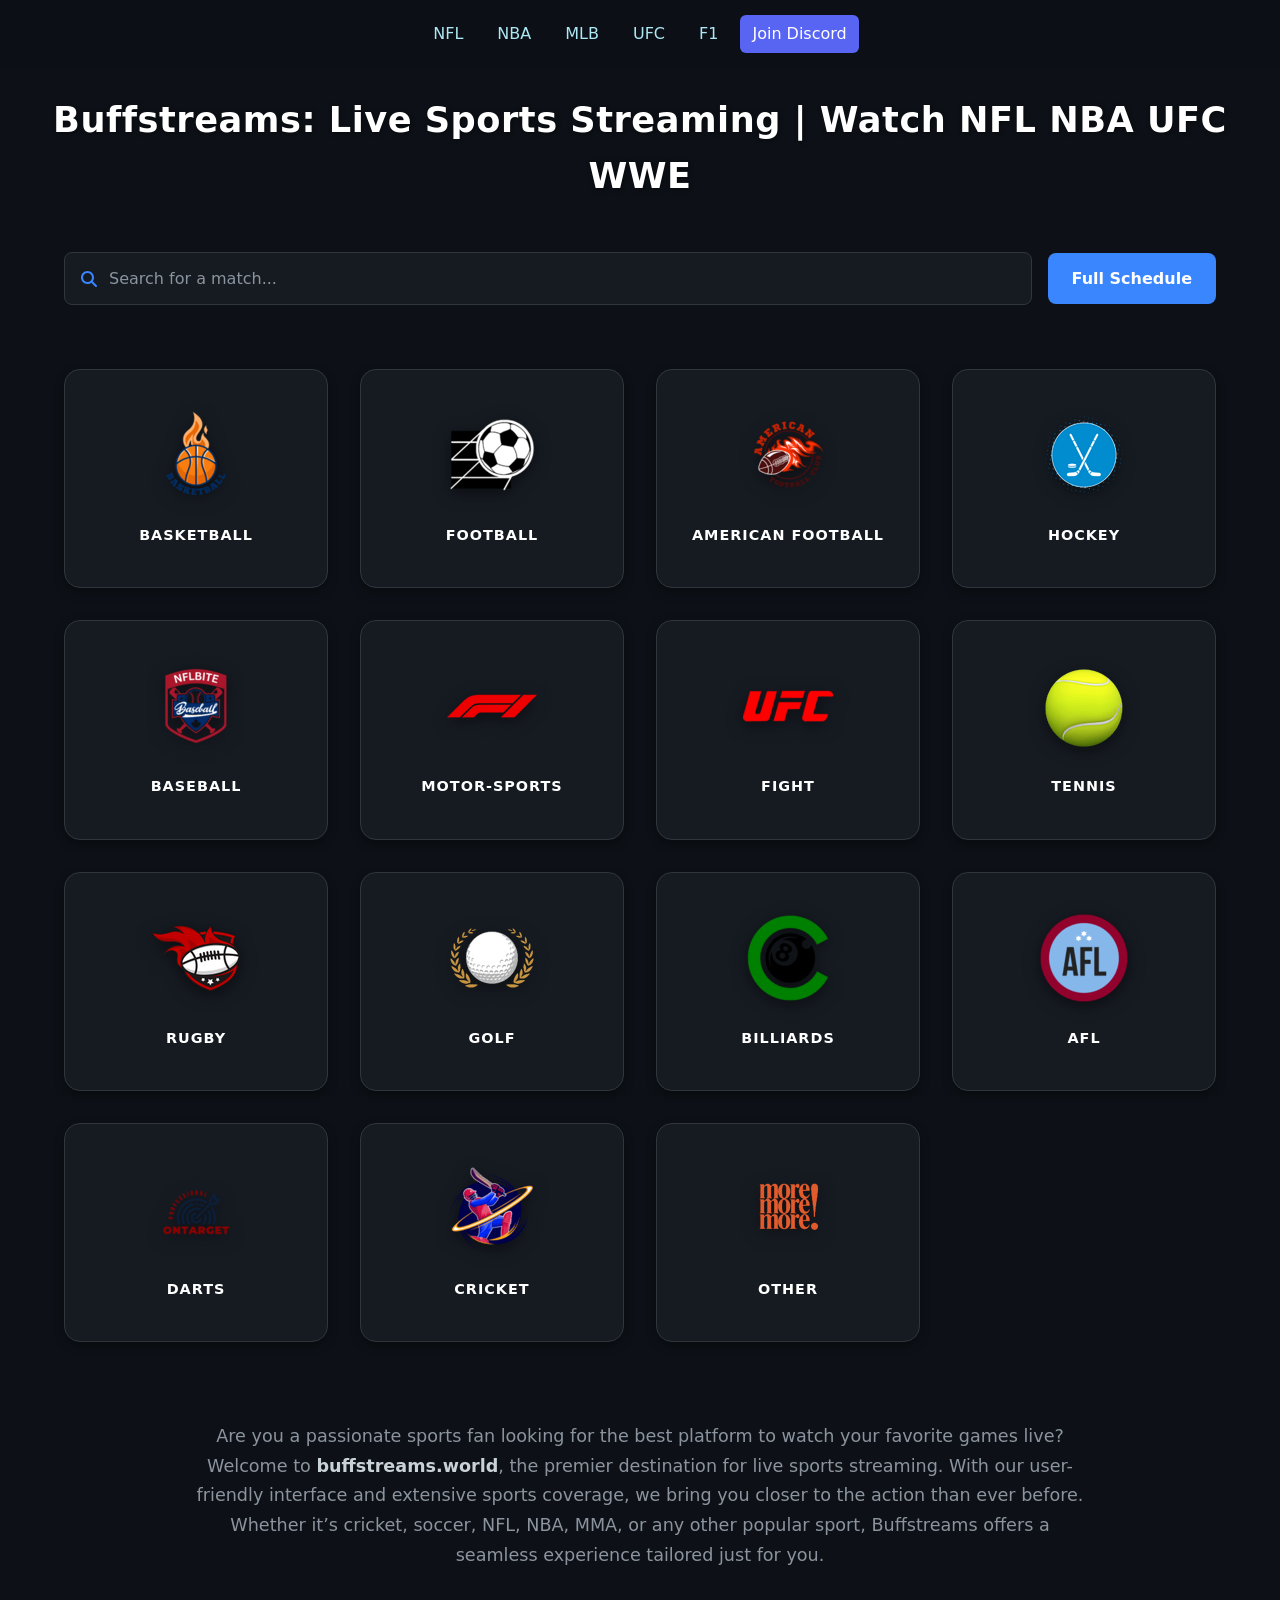
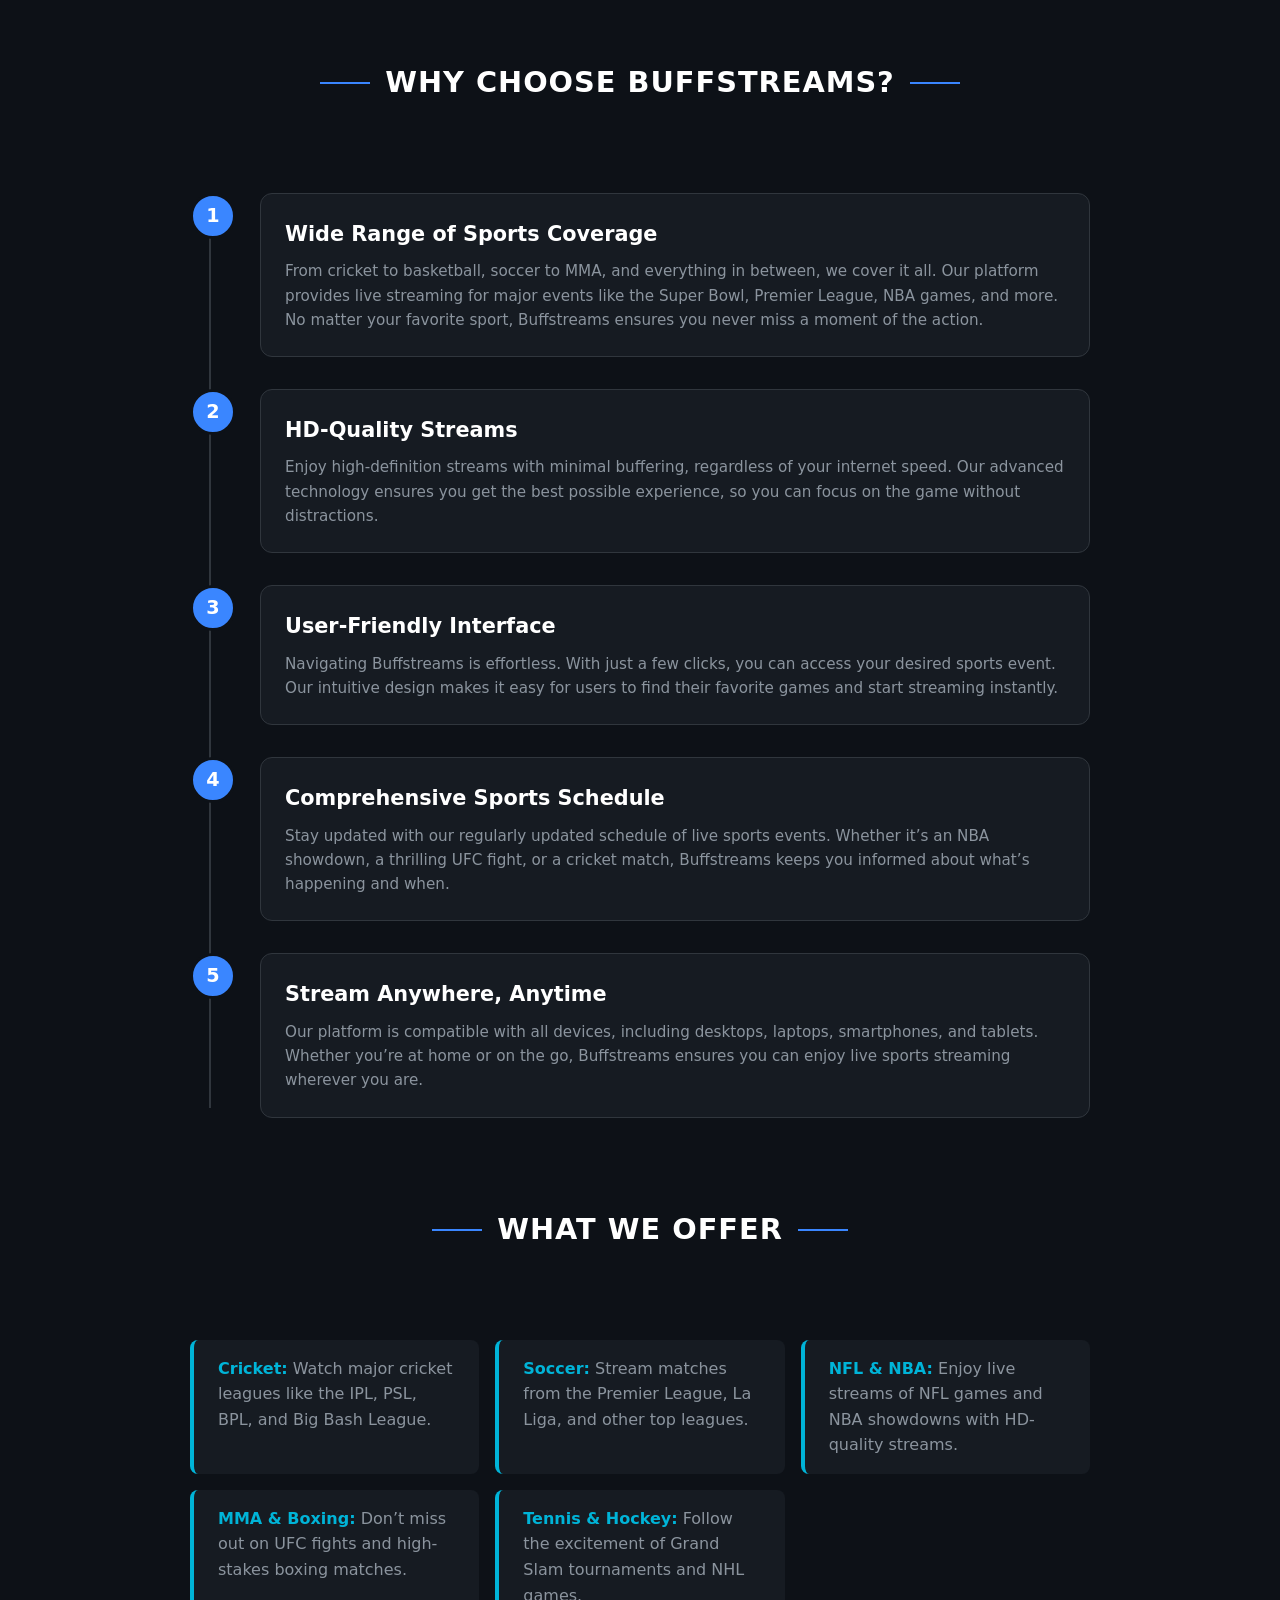
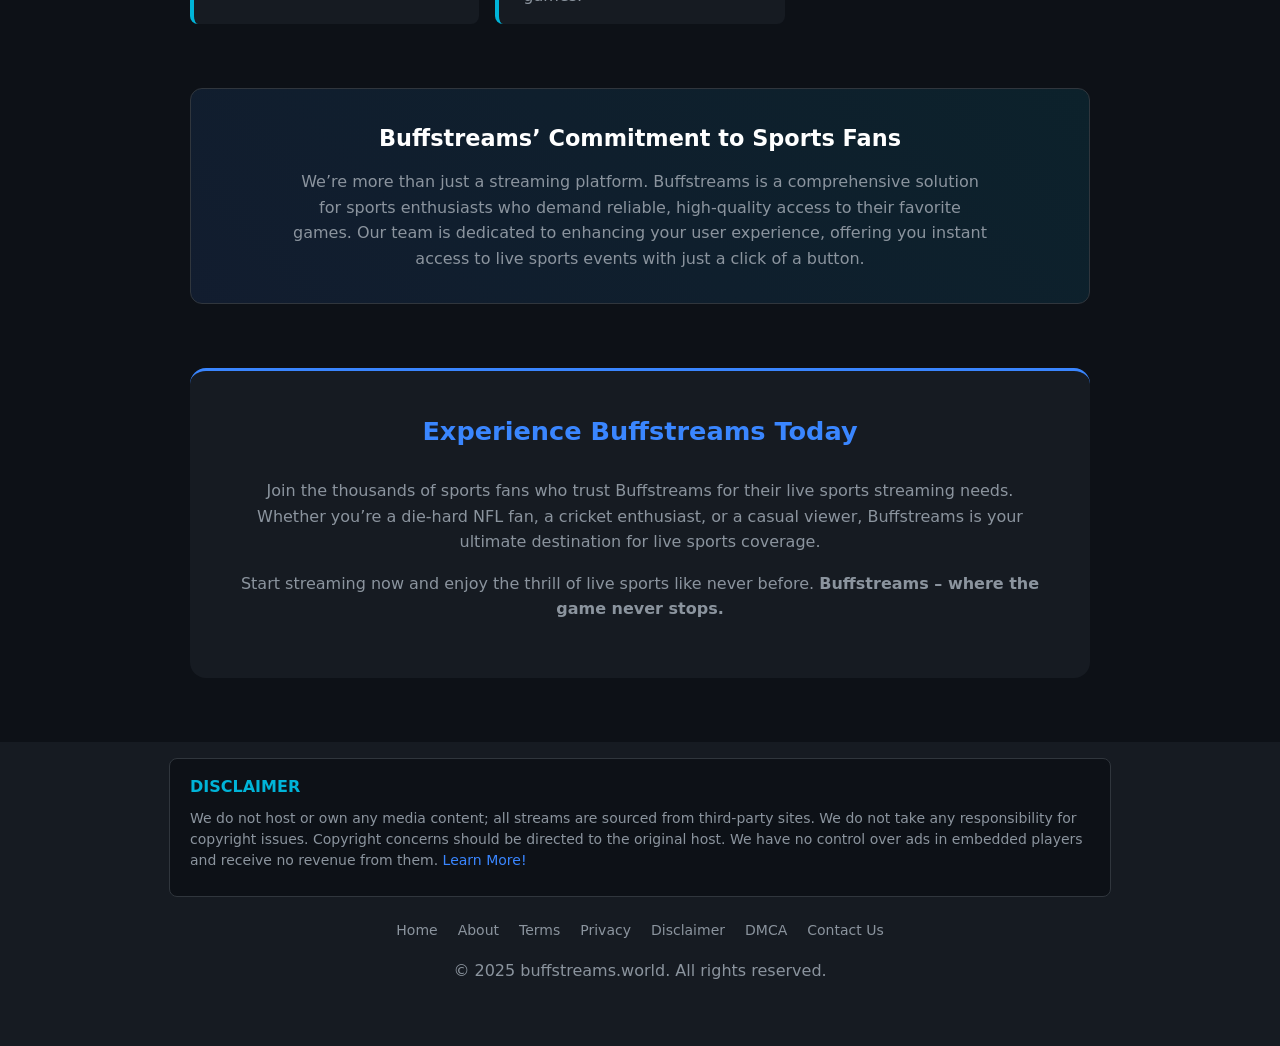
==== commit 016582da: "Update index.html" ====
--- a/index.html
+++ b/index.html
@@ -55,7 +55,7 @@
   <div class="search-and-schedule-container">
     <div class="search-trigger" id="search-trigger">
       <svg xmlns="http://www.w3.org/2000/svg" viewBox="0 0 512 512"><path d="M416 208c0 45.9-14.9 88.3-40 122.7L502.6 457.4c12.5 12.5 12.5 32.8 0 45.3s-32.8 12.5-45.3 0L330.7 376c-34.4 25.2-76.8 40-122.7 40C93.1 416 0 322.9 0 208S93.1 0 208 0S416 93.1 416 208zM208 352a144 144 0 1 0 0-288 144 144 0 1 0 0 288z"/></svg>
-      <span>Search for a match, team, or category...</span>
+      <span>Search for a match...</span>
     </div>
     <a href="/Schedule/?popular=true" class="schedule-button">Full Schedule</a>
   </div>
@@ -232,3 +232,4 @@
 </html>
 
 
+
--- a/style.css
+++ b/style.css
@@ -30,7 +30,7 @@
   height: 44px; /* Approximate height of the ad */
 }
 
-#sticky-footer-ad{position:fixed;bottom:0;left:0;width:100%;background:#161b22;padding:10px;z-index:9999;font-family:Arial,sans-serif;color:#fff;display:flex;justify-content:center;align-items:center;box-shadow:0 -3px 10px rgba(0,0,0,.4);overflow:hidden}.ad-content{display:flex;align-items:center;gap:8px;flex-wrap:nowrap;justify-content:center;padding:0 20px}.emoji{font-size:24px;animation:1s infinite bounce}.cta-text{font-size:16px;font-weight:700;animation:2s infinite pulseText;white-space:nowrap;text-overflow:ellipsis}.download-btn{background:#111;color:#fff;padding:8px 20px;border-radius:25px;font-size:16px;font-weight:700;text-decoration:none;transition:.3s;animation:1.5s infinite alternate buttonPulse}.download-btn:hover{background:#fff;color:#111;transform:scale(1.1)}#close-ad{position:absolute;top:3px;right:5px;font-size:14px;padding:5px;border-radius:50%;background:#333;color:#fff;cursor:pointer;box-shadow:0 0 5px rgba(0,0,0,.5);transition:.3s;}#close-ad:hover,.badge.finished{background:red}
+#sticky-footer-ad{position:fixed;bottom:0;left:0;width:100%;background:#161b22;padding:10px;z-index:9999;font-family:Arial,sans-serif;color:#fff;display:flex;justify-content:center;align-items:center;box-shadow:0 -3px 10px rgba(0,0,0,.4);overflow:hidden}.ad-content{display:flex;align-items:center;gap:8px;flex-wrap:nowrap;justify-content:center;padding:0 20px}.emoji{font-size:24px;animation:1s infinite bounce}.cta-text{font-size:16px;font-weight:700;animation:2s infinite pulseText;white-space:nowrap;text-overflow:ellipsis}.download-btn{background:#111;color:#fff;padding:8px 20px;border-radius:25px;font-size:16px;font-weight:700;text-decoration:none;transition:.3s;animation:1.5s infinite alternate buttonPulse}.download-btn:hover{background:#fff;color:#111;transform:scale(1.1)}#close-ad{position:absolute;top:3px;right:17px;font-size:14px;padding:5px;border-radius:50%;background:#333;color:#fff;cursor:pointer;box-shadow:0 0 5px rgba(0,0,0,.5);transition:.3s;}#close-ad:hover,.badge.finished{background:red}
 
 /* [NEW] Show sticky ad only on mobile */
 @media (max-width: 768px) {
@@ -181,3 +181,4 @@
 @media(max-width:480px){.nav-menu li a{padding: 6px 6px;}.categories-grid{grid-template-columns:1fr 1fr;gap:1rem}.category-card img{max-width:70px;height:70px}.category-card span{font-size:0.8rem}
 
 .category-card .live-badge{top:8px;right:8px;font-size:0.7rem;padding:3px 8px;}}
+
--- a/style.css
+++ b/style.css
@@ -30,7 +30,7 @@
   height: 44px; /* Approximate height of the ad */
 }
 
-#sticky-footer-ad{position:fixed;bottom:0;left:0;width:100%;background:#161b22;padding:10px;z-index:9999;font-family:Arial,sans-serif;color:#fff;display:flex;justify-content:center;align-items:center;box-shadow:0 -3px 10px rgba(0,0,0,.4);overflow:hidden}.ad-content{display:flex;align-items:center;gap:8px;flex-wrap:nowrap;justify-content:center;padding:0 20px}.emoji{font-size:24px;animation:1s infinite bounce}.cta-text{font-size:16px;font-weight:700;animation:2s infinite pulseText;white-space:nowrap;text-overflow:ellipsis}.download-btn{background:#111;color:#fff;padding:8px 20px;border-radius:25px;font-size:16px;font-weight:700;text-decoration:none;transition:.3s;animation:1.5s infinite alternate buttonPulse}.download-btn:hover{background:#fff;color:#111;transform:scale(1.1)}#close-ad{position:absolute;top:3px;right:5px;font-size:14px;padding:5px;border-radius:50%;background:#333;color:#fff;cursor:pointer;box-shadow:0 0 5px rgba(0,0,0,.5);transition:.3s;}#close-ad:hover,.badge.finished{background:red}
+#sticky-footer-ad{position:fixed;bottom:0;left:0;width:100%;background:#161b22;padding:10px;z-index:9999;font-family:Arial,sans-serif;color:#fff;display:flex;justify-content:center;align-items:center;box-shadow:0 -3px 10px rgba(0,0,0,.4);overflow:hidden}.ad-content{display:flex;align-items:center;gap:8px;flex-wrap:nowrap;justify-content:center;padding:0 20px}.emoji{font-size:24px;animation:1s infinite bounce}.cta-text{font-size:16px;font-weight:700;animation:2s infinite pulseText;white-space:nowrap;text-overflow:ellipsis}.download-btn{background:#111;color:#fff;padding:8px 20px;border-radius:25px;font-size:16px;font-weight:700;text-decoration:none;transition:.3s;animation:1.5s infinite alternate buttonPulse}.download-btn:hover{background:#fff;color:#111;transform:scale(1.1)}#close-ad{position:absolute;top:3px;right:17px;font-size:14px;padding:5px;border-radius:50%;background:#333;color:#fff;cursor:pointer;box-shadow:0 0 5px rgba(0,0,0,.5);transition:.3s;}#close-ad:hover,.badge.finished{background:red}
 
 /* [NEW] Show sticky ad only on mobile */
 @media (max-width: 768px) {
@@ -181,3 +181,4 @@
 @media(max-width:480px){.nav-menu li a{padding: 6px 6px;}.categories-grid{grid-template-columns:1fr 1fr;gap:1rem}.category-card img{max-width:70px;height:70px}.category-card span{font-size:0.8rem}
 
 .category-card .live-badge{top:8px;right:8px;font-size:0.7rem;padding:3px 8px;}}
+
